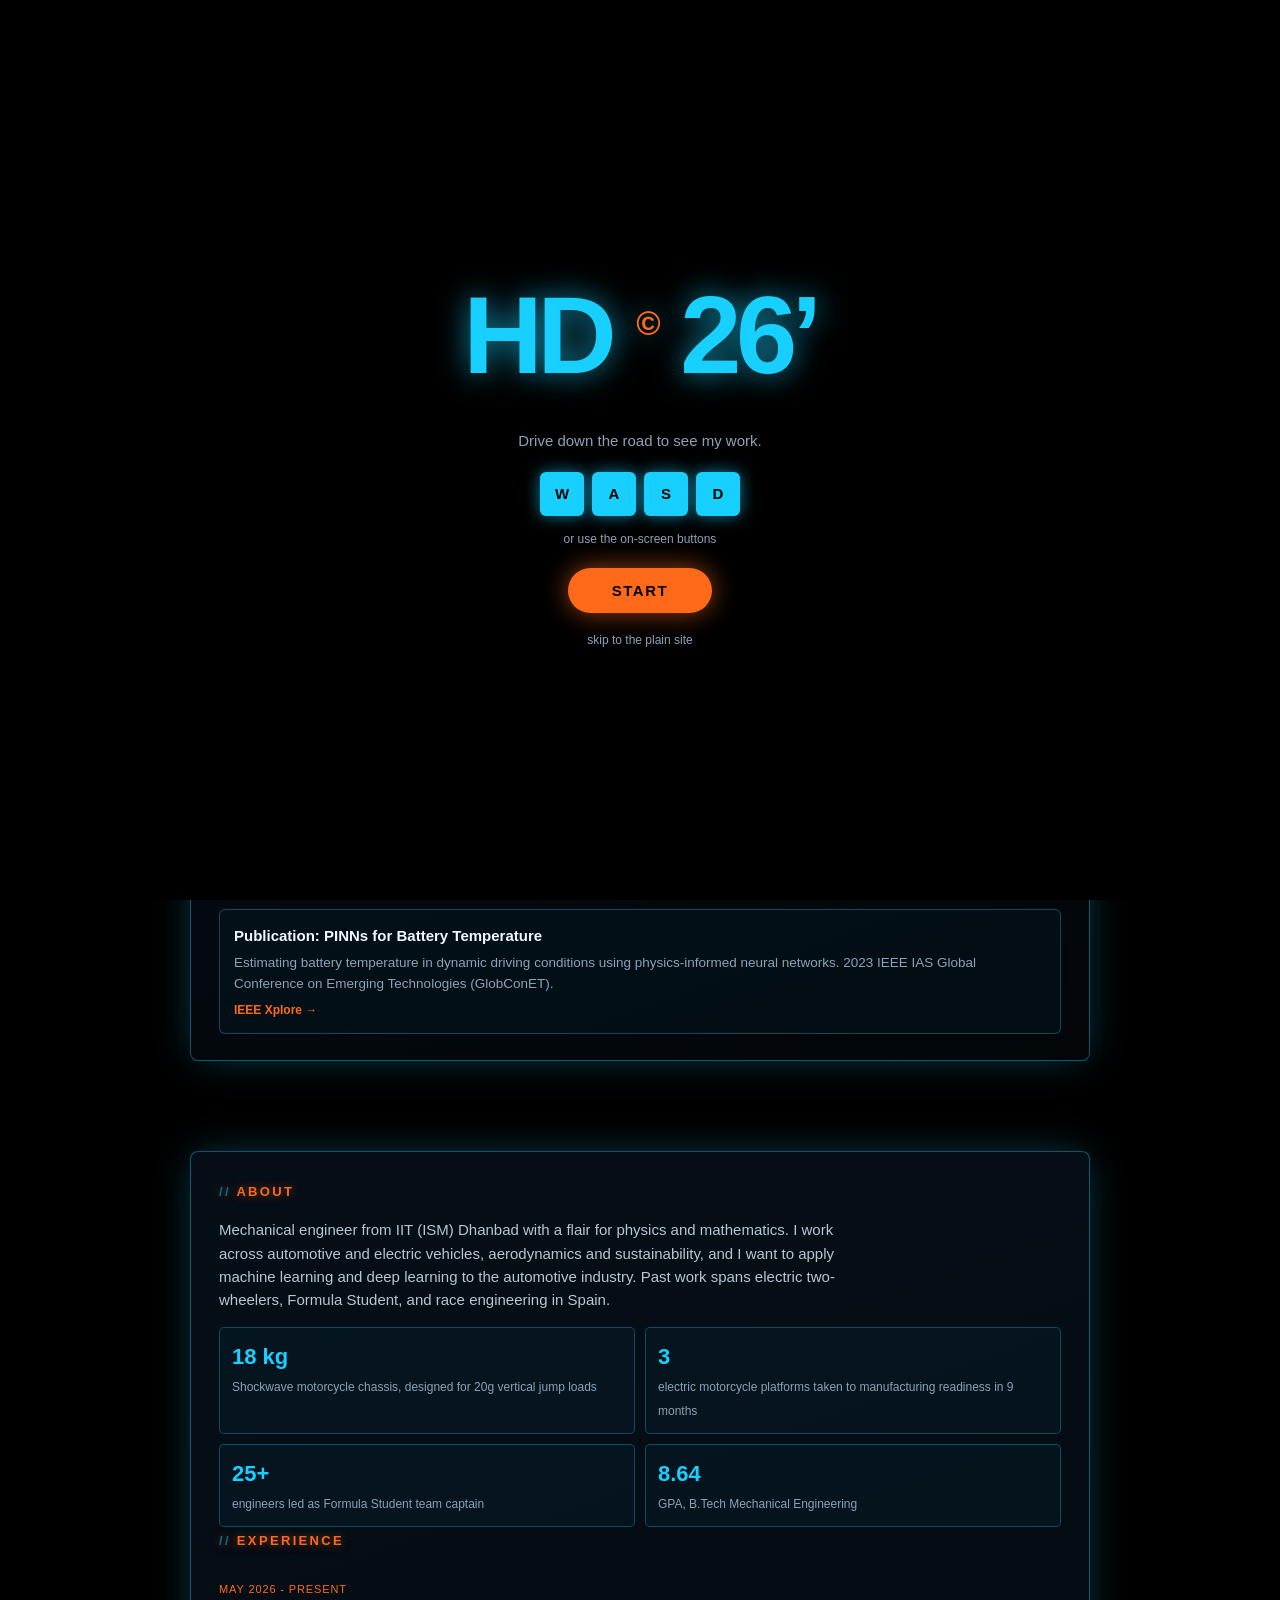
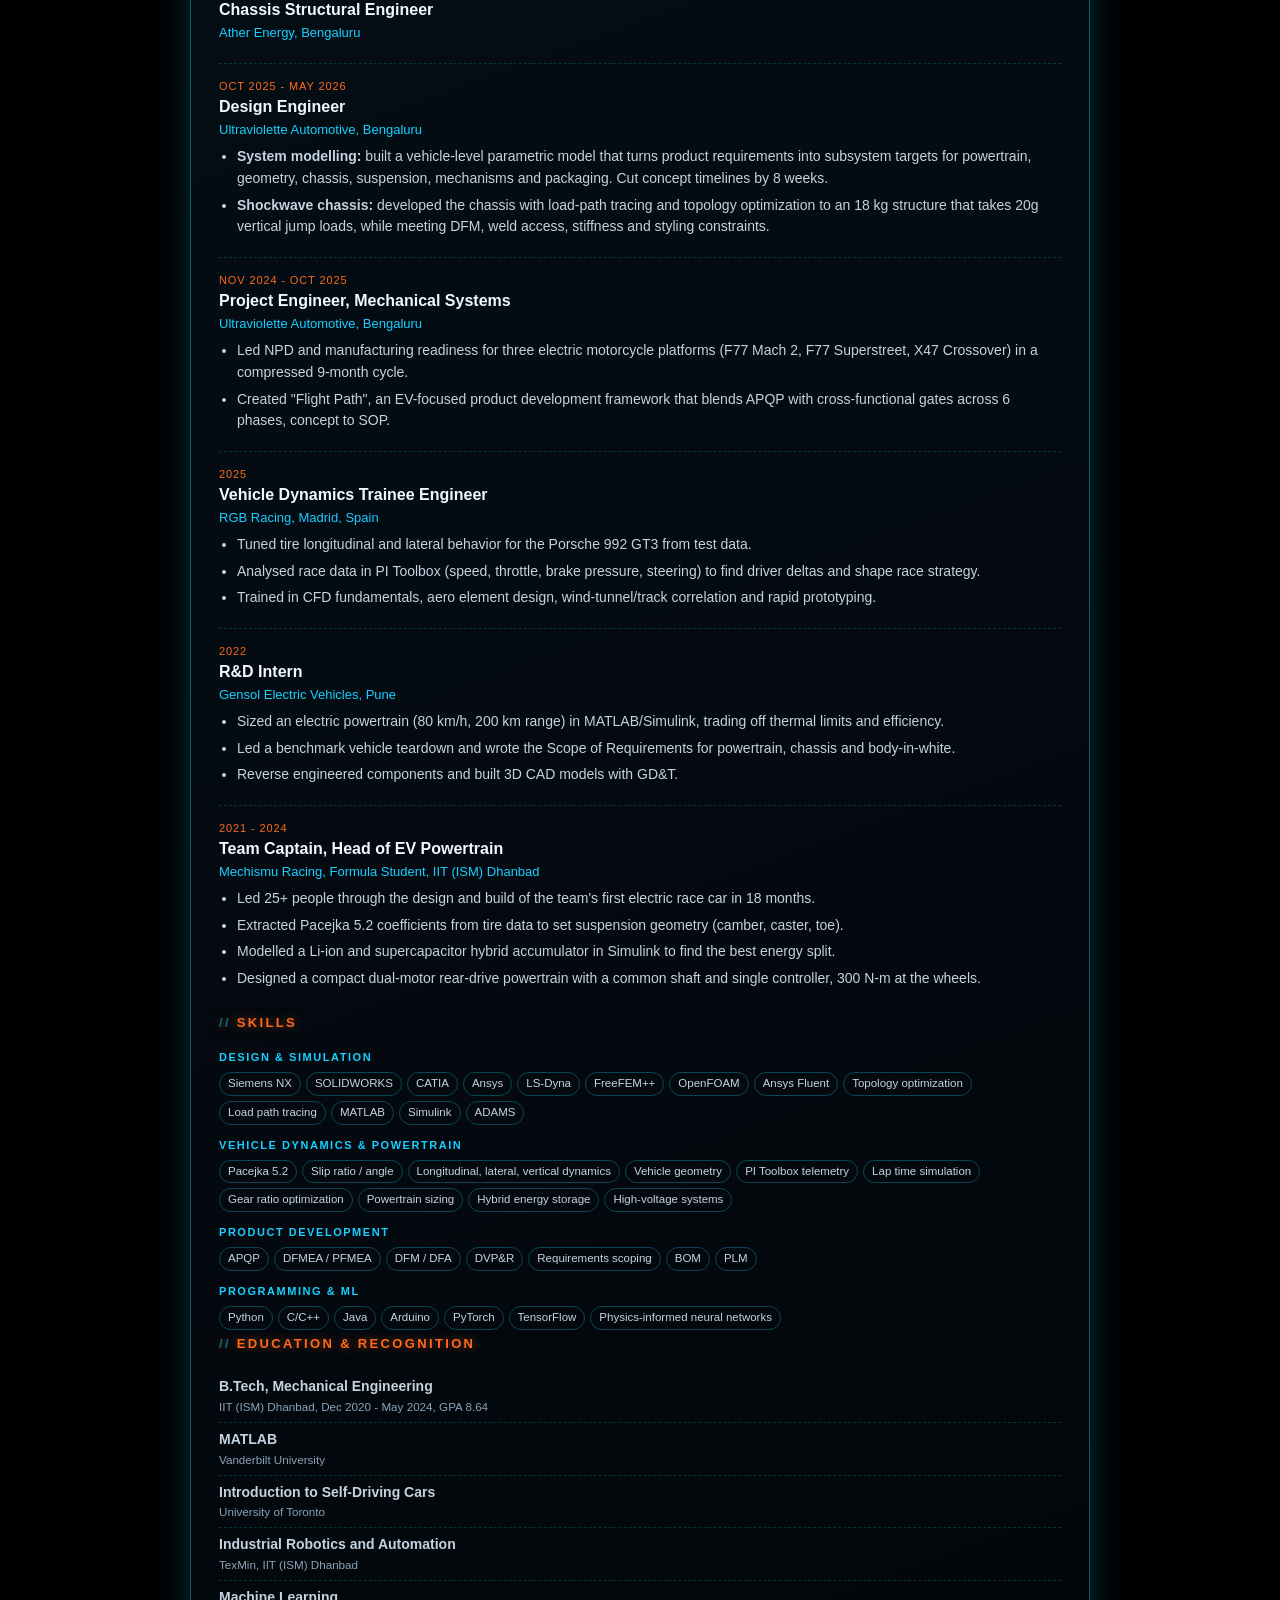
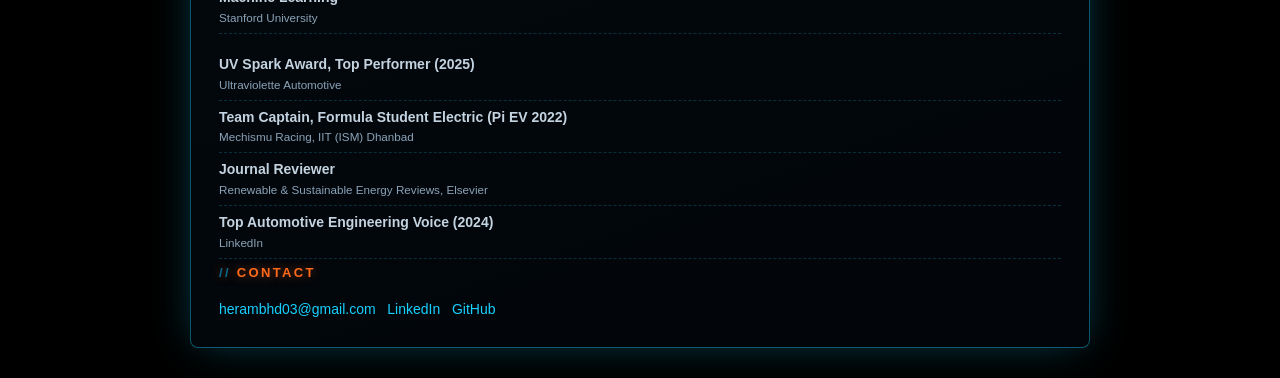
==== index.html @ a3c85bf4 "Add files via upload" ====
<!doctype html>
<html lang="en"><head><meta charset="utf-8"><meta name="viewport" content="width=device-width,initial-scale=1,viewport-fit=cover">
<title>Herambh Dakshinamoorthy | Automotive Design Engineer</title>
<meta name="description" content="Automotive engineer working on chassis structures, vehicle dynamics and powertrains. IIT (ISM) Dhanbad. Bengaluru.">
<link rel="stylesheet" href="style.css">
<script type="importmap">{"imports":{"three":"./vendor/three.module.min.js"}}</script></head>
<body class="nogl">
<canvas id="gl" aria-hidden="true"></canvas>
<div class="scan" aria-hidden="true"></div>
<header class="hud">
  <div class="brand"><h1>HD <sup>&copy;</sup> 26&rsquo;</h1>
  <p class="jp">HERAMBH DAKSHINAMOORTHY</p>
  <p>AUTOMOTIVE DESIGN ENGINEER<br>CHASSIS / VEHICLE DYNAMICS / POWERTRAINS<br>BENGALURU, IN</p>
  <div class="keys"><span class="k">W A S D</span><span>DRIVE</span><span class="k">SPACE</span><span>JUMP</span><span class="k">SHIFT</span><span>BOOST</span></div></div>
  <nav class="pills" aria-label="Sections"><button data-mode="explore" class="on">EXPLORE</button><button data-mode="works">WORKS</button><button data-mode="about">ABOUT</button></nav>
  <div class="now"><div class="ico">&#9679;</div><div><small>NOW AT</small><b>ATHER ENERGY</b><span>CHASSIS STRUCTURAL ENGINEER</span></div></div>
</header>
<div class="speed"><b id="spd">000</b><small>KM/H</small></div>
<div class="touch" aria-hidden="true"><button id="bl">&#9664;</button><button id="br">&#9654;</button><button id="bj">JUMP</button><button id="bb">BOOST</button></div>

<section class="panel" id="p-works" aria-label="Projects">
<button class="close" data-mode="explore" aria-label="Close">&times;</button>

<h2>Projects &amp; publication</h2>
<div class="cards">
<div class="card"><h3>Lap Time Simulator</h3><p>1-D point-mass simulator with a custom forward-backward optimization. Uses track geometry and FastF1 telemetry to study braking, acceleration, cornering and sensitivity to vehicle parameters.</p><a href="https://colab.research.google.com/drive/1G9wFES3a358soVSJm5xDHJUh2IjQGTF0?usp=sharing">open notebook &rarr;</a></div>
<div class="card"><h3>Ackermann Optimization from Tire Data</h3><p>Found the best operating Ackermann percentage for a Formula Student steering system using Tire Testing Consortium data in MATLAB. Lets the car take 4 m corners at 30 km/h.</p><a href="https://github.com/herambh03/Tire-Data-Ackermann-Optimization">view repo &rarr;</a></div>
<div class="card"><h3>Inter-IIT JLR Chiplet Challenge</h3><p>Chiplet-based centralized E/E architecture for connected vehicles, with a master control unit for modular scaling and neuromorphic compute chiplets for AI features.</p><a href="https://github.com/herambh03/JLR-CHIPLET-CHALLENGE/blob/main/JLR_PRESENTATION.pdf">view presentation &rarr;</a></div>
<div class="card"><h3>Self-Driving Vehicle Control</h3><p>Longitudinal and lateral controllers in Python using PID for trajectory tracking and speed control. Reached 100% waypoint coverage in simulation on CARLA.</p><a href="https://github.com/herambh03/Self-Driving-Car-on-CARLA">view repo &rarr;</a></div>
<div class="card"><h3>Publication: PINNs for Battery Temperature</h3><p>Estimating battery temperature in dynamic driving conditions using physics-informed neural networks. 2023 IEEE IAS Global Conference on Emerging Technologies (GlobConET).</p><a href="https://ieeexplore.ieee.org/document/10150156">IEEE Xplore &rarr;</a></div>
</div>

</section>
<section class="panel" id="p-about" aria-label="About">
<button class="close" data-mode="explore" aria-label="Close">&times;</button>
<div id="about">
<h2>About</h2>
<p style="max-width:44em;color:#b9c6d3">Mechanical engineer from IIT (ISM) Dhanbad with a flair for physics and mathematics. I work across automotive and electric vehicles, aerodynamics and sustainability, and I want to apply machine learning and deep learning to the automotive industry. Past work spans electric two-wheelers, Formula Student, and race engineering in Spain.</p>
<div class="stats">
<div class="stat"><b>18 kg</b><span>Shockwave motorcycle chassis, designed for 20g vertical jump loads</span></div>
<div class="stat"><b>3</b><span>electric motorcycle platforms taken to manufacturing readiness in 9 months</span></div>
<div class="stat"><b>25+</b><span>engineers led as Formula Student team captain</span></div>
<div class="stat"><b>8.64</b><span>GPA, B.Tech Mechanical Engineering</span></div>
</div>
</div><div id="experience">
<h2>Experience</h2>
<div class="job"><div class="when">May 2026 - Present</div><div><h3>Chassis Structural Engineer</h3><div class="co">Ather Energy, Bengaluru</div></div></div>
<div class="job"><div class="when">Oct 2025 - May 2026</div><div><h3>Design Engineer</h3><div class="co">Ultraviolette Automotive, Bengaluru</div><ul>
<li><b>System modelling:</b> built a vehicle-level parametric model that turns product requirements into subsystem targets for powertrain, geometry, chassis, suspension, mechanisms and packaging. Cut concept timelines by 8 weeks.</li>
<li><b>Shockwave chassis:</b> developed the chassis with load-path tracing and topology optimization to an 18 kg structure that takes 20g vertical jump loads, while meeting DFM, weld access, stiffness and styling constraints.</li></ul></div></div>
<div class="job"><div class="when">Nov 2024 - Oct 2025</div><div><h3>Project Engineer, Mechanical Systems</h3><div class="co">Ultraviolette Automotive, Bengaluru</div><ul>
<li>Led NPD and manufacturing readiness for three electric motorcycle platforms (F77 Mach 2, F77 Superstreet, X47 Crossover) in a compressed 9-month cycle.</li>
<li>Created "Flight Path", an EV-focused product development framework that blends APQP with cross-functional gates across 6 phases, concept to SOP.</li></ul></div></div>
<div class="job"><div class="when">2025</div><div><h3>Vehicle Dynamics Trainee Engineer</h3><div class="co">RGB Racing, Madrid, Spain</div><ul>
<li>Tuned tire longitudinal and lateral behavior for the Porsche 992 GT3 from test data.</li>
<li>Analysed race data in PI Toolbox (speed, throttle, brake pressure, steering) to find driver deltas and shape race strategy.</li>
<li>Trained in CFD fundamentals, aero element design, wind-tunnel/track correlation and rapid prototyping.</li></ul></div></div>
<div class="job"><div class="when">2022</div><div><h3>R&amp;D Intern</h3><div class="co">Gensol Electric Vehicles, Pune</div><ul>
<li>Sized an electric powertrain (80 km/h, 200 km range) in MATLAB/Simulink, trading off thermal limits and efficiency.</li>
<li>Led a benchmark vehicle teardown and wrote the Scope of Requirements for powertrain, chassis and body-in-white.</li>
<li>Reverse engineered components and built 3D CAD models with GD&amp;T.</li></ul></div></div>
<div class="job"><div class="when">2021 - 2024</div><div><h3>Team Captain, Head of EV Powertrain</h3><div class="co">Mechismu Racing, Formula Student, IIT (ISM) Dhanbad</div><ul>
<li>Led 25+ people through the design and build of the team's first electric race car in 18 months.</li>
<li>Extracted Pacejka 5.2 coefficients from tire data to set suspension geometry (camber, caster, toe).</li>
<li>Modelled a Li-ion and supercapacitor hybrid accumulator in Simulink to find the best energy split.</li>
<li>Designed a compact dual-motor rear-drive powertrain with a common shaft and single controller, 300 N-m at the wheels.</li></ul></div></div>
</div><div id="skills">
<h2>Skills</h2>
<div class="skills">
<div class="sk"><h3>DESIGN &amp; SIMULATION</h3><div class="chips"><span>Siemens NX</span><span>SOLIDWORKS</span><span>CATIA</span><span>Ansys</span><span>LS-Dyna</span><span>FreeFEM++</span><span>OpenFOAM</span><span>Ansys Fluent</span><span>Topology optimization</span><span>Load path tracing</span><span>MATLAB</span><span>Simulink</span><span>ADAMS</span></div></div>
<div class="sk"><h3>VEHICLE DYNAMICS &amp; POWERTRAIN</h3><div class="chips"><span>Pacejka 5.2</span><span>Slip ratio / angle</span><span>Longitudinal, lateral, vertical dynamics</span><span>Vehicle geometry</span><span>PI Toolbox telemetry</span><span>Lap time simulation</span><span>Gear ratio optimization</span><span>Powertrain sizing</span><span>Hybrid energy storage</span><span>High-voltage systems</span></div></div>
<div class="sk"><h3>PRODUCT DEVELOPMENT</h3><div class="chips"><span>APQP</span><span>DFMEA / PFMEA</span><span>DFM / DFA</span><span>DVP&amp;R</span><span>Requirements scoping</span><span>BOM</span><span>PLM</span></div></div>
<div class="sk"><h3>PROGRAMMING &amp; ML</h3><div class="chips"><span>Python</span><span>C/C++</span><span>Java</span><span>Arduino</span><span>PyTorch</span><span>TensorFlow</span><span>Physics-informed neural networks</span></div></div>
</div>
</div><div id="education">
<h2>Education &amp; recognition</h2>
<div class="two">
<ul><li><b>B.Tech, Mechanical Engineering</b><small>IIT (ISM) Dhanbad, Dec 2020 - May 2024, GPA 8.64</small></li>
<li><b>MATLAB</b><small>Vanderbilt University</small></li><li><b>Introduction to Self-Driving Cars</b><small>University of Toronto</small></li><li><b>Industrial Robotics and Automation</b><small>TexMin, IIT (ISM) Dhanbad</small></li><li><b>Machine Learning</b><small>Stanford University</small></li></ul>
<ul><li><b>UV Spark Award, Top Performer (2025)</b><small>Ultraviolette Automotive</small></li>
<li><b>Team Captain, Formula Student Electric (Pi EV 2022)</b><small>Mechismu Racing, IIT (ISM) Dhanbad</small></li>
<li><b>Journal Reviewer</b><small>Renewable &amp; Sustainable Energy Reviews, Elsevier</small></li>
<li><b>Top Automotive Engineering Voice (2024)</b><small>LinkedIn</small></li></ul>
</div>
</div>
<div id="contact"><h2>Contact</h2><p class="ct"><a href="mailto:herambhd03@gmail.com">herambhd03@gmail.com</a> &nbsp; <a href="https://www.linkedin.com/in/herambhd/">LinkedIn</a> &nbsp; <a href="https://github.com/herambh03">GitHub</a></p></div>
</section>

<div id="intro"><div class="box"><h1>HD <sup>&copy;</sup> 26&rsquo;</h1><p>Drive down the road to see my work.</p>
<div class="kc"><i>W</i><i>A</i><i>S</i><i>D</i></div><p class="sm">or use the on-screen buttons</p><button id="go">START</button><a href="#" id="skip">skip to the plain site</a></div></div>
<script type="module" src="main.js"></script>
</body></html>
---- style.css ----
:root{--blue:#18d0ff;--or:#ff6a1a;--tx:#f2f8ff;--mut:#8aa3b8;--sans:"Helvetica Neue",Helvetica,Arial,system-ui,sans-serif}
*{box-sizing:border-box;margin:0;padding:0}
html,body{height:100%;background:#000;color:var(--tx);font:15px/1.55 var(--sans);overflow:hidden}
#gl{position:fixed;inset:0;width:100%;height:100%;display:block}
.scan{position:fixed;inset:0;pointer-events:none;z-index:2;background:repeating-linear-gradient(0deg,rgba(0,0,0,.22) 0 1px,transparent 1px 3px);mix-blend-mode:multiply}
a{color:var(--blue);text-decoration:none}a:hover{color:var(--or)}
.hud{position:fixed;inset:0;z-index:3;pointer-events:none;padding:28px 34px;text-transform:uppercase;font-weight:700;letter-spacing:.02em}
.hud>*{pointer-events:auto}
.brand{text-shadow:0 0 6px #000,0 0 14px #000}.brand h1{font-size:clamp(34px,4.6vw,56px);font-weight:900;line-height:1;letter-spacing:-.04em;color:var(--blue);text-shadow:0 0 18px rgba(24,208,255,.6)}
.brand h1 sup{font-size:.34em;vertical-align:top;position:relative;top:.2em;color:var(--or)}
.brand p{font-size:11px;line-height:1.45;color:var(--blue);margin-top:6px;opacity:.9}
.brand .jp{color:var(--or);font-size:11px;letter-spacing:.2em;margin-top:10px}
.keys{display:grid;grid-template-columns:auto auto;gap:6px 10px;margin-top:20px;width:max-content;font-size:10px;color:var(--mut);align-items:center}
.k{background:var(--blue);color:#000;padding:2px 8px;border-radius:3px;font-weight:800;letter-spacing:.08em}
.pills{position:absolute;top:26px;left:50%;transform:translateX(-50%);display:flex;gap:6px;background:rgba(0,10,20,.55);border:1px solid rgba(24,208,255,.3);border-radius:30px;padding:4px;backdrop-filter:blur(6px)}
.pills button{font:800 13px var(--sans);letter-spacing:.06em;color:var(--blue);background:none;border:0;padding:10px 22px;border-radius:24px;cursor:pointer}
.pills button.on{background:var(--blue);color:#000;box-shadow:0 0 18px rgba(24,208,255,.7)}
.pills button:not(.on):hover{color:var(--or)}
.now{position:absolute;top:26px;right:34px;display:flex;gap:12px;align-items:center;border:1px solid rgba(255,106,26,.5);background:rgba(20,6,0,.5);padding:10px 14px;border-radius:6px;backdrop-filter:blur(6px)}
.now .ico{width:38px;height:38px;border-radius:5px;background:var(--or);color:#000;display:grid;place-items:center;box-shadow:0 0 16px rgba(255,106,26,.7)}
.now small{display:block;font-size:9px;letter-spacing:.2em;color:var(--or)}.now b{display:block;font-size:14px;color:var(--tx)}.now span{font-size:9.5px;color:var(--mut)}
.speed{position:fixed;right:34px;bottom:26px;z-index:3;text-align:right;color:var(--blue);font-weight:900}
.speed b{font-size:56px;line-height:1;text-shadow:0 0 18px rgba(24,208,255,.7);font-variant-numeric:tabular-nums}.speed small{display:block;font-size:10px;letter-spacing:.3em;color:var(--or)}
.touch{display:none}
.panel{position:fixed;z-index:4;top:122px;right:34px;bottom:34px;width:min(520px,44vw);overflow:auto;padding:26px 28px;background:linear-gradient(160deg,rgba(6,16,26,.88),rgba(2,6,10,.92));border:1px solid rgba(24,208,255,.4);border-radius:8px;box-shadow:0 0 40px -8px rgba(24,208,255,.35),0 30px 60px -20px #000;backdrop-filter:blur(10px);transform:translateX(30px) perspective(900px) rotateY(-8deg);opacity:0;pointer-events:none;transition:.5s cubic-bezier(.2,.8,.2,1);scrollbar-width:thin;scrollbar-color:var(--blue) transparent}
body[data-mode=works] #p-works,body[data-mode=about] #p-about{transform:none;opacity:1;pointer-events:auto}
.close{position:sticky;top:0;float:right;background:none;border:1px solid var(--or);color:var(--or);width:30px;height:30px;border-radius:50%;font-size:18px;cursor:pointer;z-index:2}
.panel h2{font-size:13px;letter-spacing:.18em;color:var(--or);text-transform:uppercase;margin:26px 0 16px;text-shadow:0 0 10px rgba(255,106,26,.5)}.panel h2:first-of-type{margin-top:4px}
.panel h2:before{content:"// ";color:#0a6c8f}
.panel p,.panel li{color:#c4d3e0}
.stats{display:grid;grid-template-columns:1fr 1fr;gap:10px;margin-top:16px}
.stat{border:1px solid rgba(24,208,255,.3);padding:12px;border-radius:5px;background:rgba(24,208,255,.04)}.stat b{display:block;font-size:22px;color:var(--blue)}.stat span{font-size:12px;color:var(--mut)}
.job{padding:14px 0;border-bottom:1px dashed rgba(24,208,255,.2)}.job:last-child{border:0}
.when{font-size:11px;color:var(--or);letter-spacing:.08em;text-transform:uppercase}.job h3{font-size:16px}.co{color:var(--blue);font-size:13px;margin-bottom:6px}
.job ul{padding-left:18px;font-size:14px}.job li{margin:5px 0}
.cards{display:grid;gap:12px}.card{border:1px solid rgba(24,208,255,.3);border-radius:6px;padding:14px;background:rgba(24,208,255,.04);display:flex;flex-direction:column;gap:6px}
.card:hover{border-color:var(--or)}.card h3{font-size:15px}.card p{font-size:13.5px;color:var(--mut)}.card a{font-size:12px;font-weight:700;color:var(--or)}
.skills{display:grid;gap:12px}.sk h3{font-size:11px;letter-spacing:.14em;color:var(--blue);margin-bottom:6px}
.chips{display:flex;flex-wrap:wrap;gap:5px}.chips span{font-size:11.5px;padding:2px 8px;border:1px solid rgba(24,208,255,.3);border-radius:20px;color:#c4d3e0}
.two{display:grid;gap:14px}.two ul{list-style:none}.two li{padding:6px 0;border-bottom:1px dashed rgba(24,208,255,.2);font-size:14px}.two small{display:block;color:var(--mut)}
.ct{font-size:14px}
#intro{position:fixed;inset:0;z-index:10;background:#000;display:grid;place-items:center;text-align:center;transition:opacity .6s}
#intro.off{opacity:0;pointer-events:none}
#intro .box{padding:24px}#intro h1{font-size:clamp(52px,12vw,110px);font-weight:900;letter-spacing:-.05em;color:var(--blue);text-shadow:0 0 30px rgba(24,208,255,.7)}#intro sup{font-size:.3em;color:var(--or)}
#intro p{color:var(--mut);margin:8px 0 20px}.kc{display:flex;gap:8px;justify-content:center}.kc i{font-style:normal;font-weight:900;background:var(--blue);color:#000;width:44px;height:44px;display:grid;place-items:center;border-radius:6px;box-shadow:0 0 16px rgba(24,208,255,.6)}
#intro .sm{font-size:12px;margin-top:14px}
#go{font:800 15px var(--sans);letter-spacing:.1em;background:var(--or);color:#000;border:0;border-radius:30px;padding:14px 44px;cursor:pointer;box-shadow:0 0 26px rgba(255,106,26,.6)}
#skip{display:block;margin-top:18px;font-size:12px;color:var(--mut)}
/* fallback / plain mode */
body.nogl{overflow:auto;height:auto}
body.nogl .panel{position:static;width:auto;max-width:900px;margin:90px auto 30px;opacity:1;transform:none;pointer-events:auto;overflow:visible}
body.nogl #p-works{margin-top:30px}
body.nogl .hud{position:static;padding:28px 24px 0}body.nogl .pills,body.nogl .keys,body.nogl .speed,body.nogl .touch,body.nogl .close{display:none}
body.nogl .now{position:static;margin-top:16px;width:max-content}
body.nogl #gl,body.nogl .scan{display:none}
@media(max-width:800px){
 .hud{padding:14px 16px}.brand p,.keys{display:none}.brand{text-shadow:0 0 6px #000,0 0 14px #000}.brand h1{font-size:34px}.brand .jp{display:block;font-size:9px;margin-top:4px}
 .pills{top:auto;bottom:18px;left:50%}.pills button{padding:9px 14px;font-size:11px}
 .now{top:14px;right:14px;padding:6px 10px}.now .ico{width:26px;height:26px}.now b{font-size:11px}.now span{display:none}
 .speed{right:16px;bottom:150px}.speed b{font-size:34px}
 .panel{top:auto;left:10px;right:10px;bottom:70px;width:auto;height:66vh}
 .touch{display:flex;position:fixed;z-index:3;left:12px;right:12px;bottom:76px;justify-content:space-between;pointer-events:none}
 .touch button{pointer-events:auto;font:800 12px var(--sans);width:58px;height:58px;border-radius:50%;background:rgba(24,208,255,.14);border:1px solid var(--blue);color:var(--blue);touch-action:none;user-select:none;-webkit-user-select:none}
 .touch #bj,.touch #bb{border-color:var(--or);color:var(--or);background:rgba(255,106,26,.12)}
 body[data-mode=works] .touch,body[data-mode=about] .touch{display:none}
}
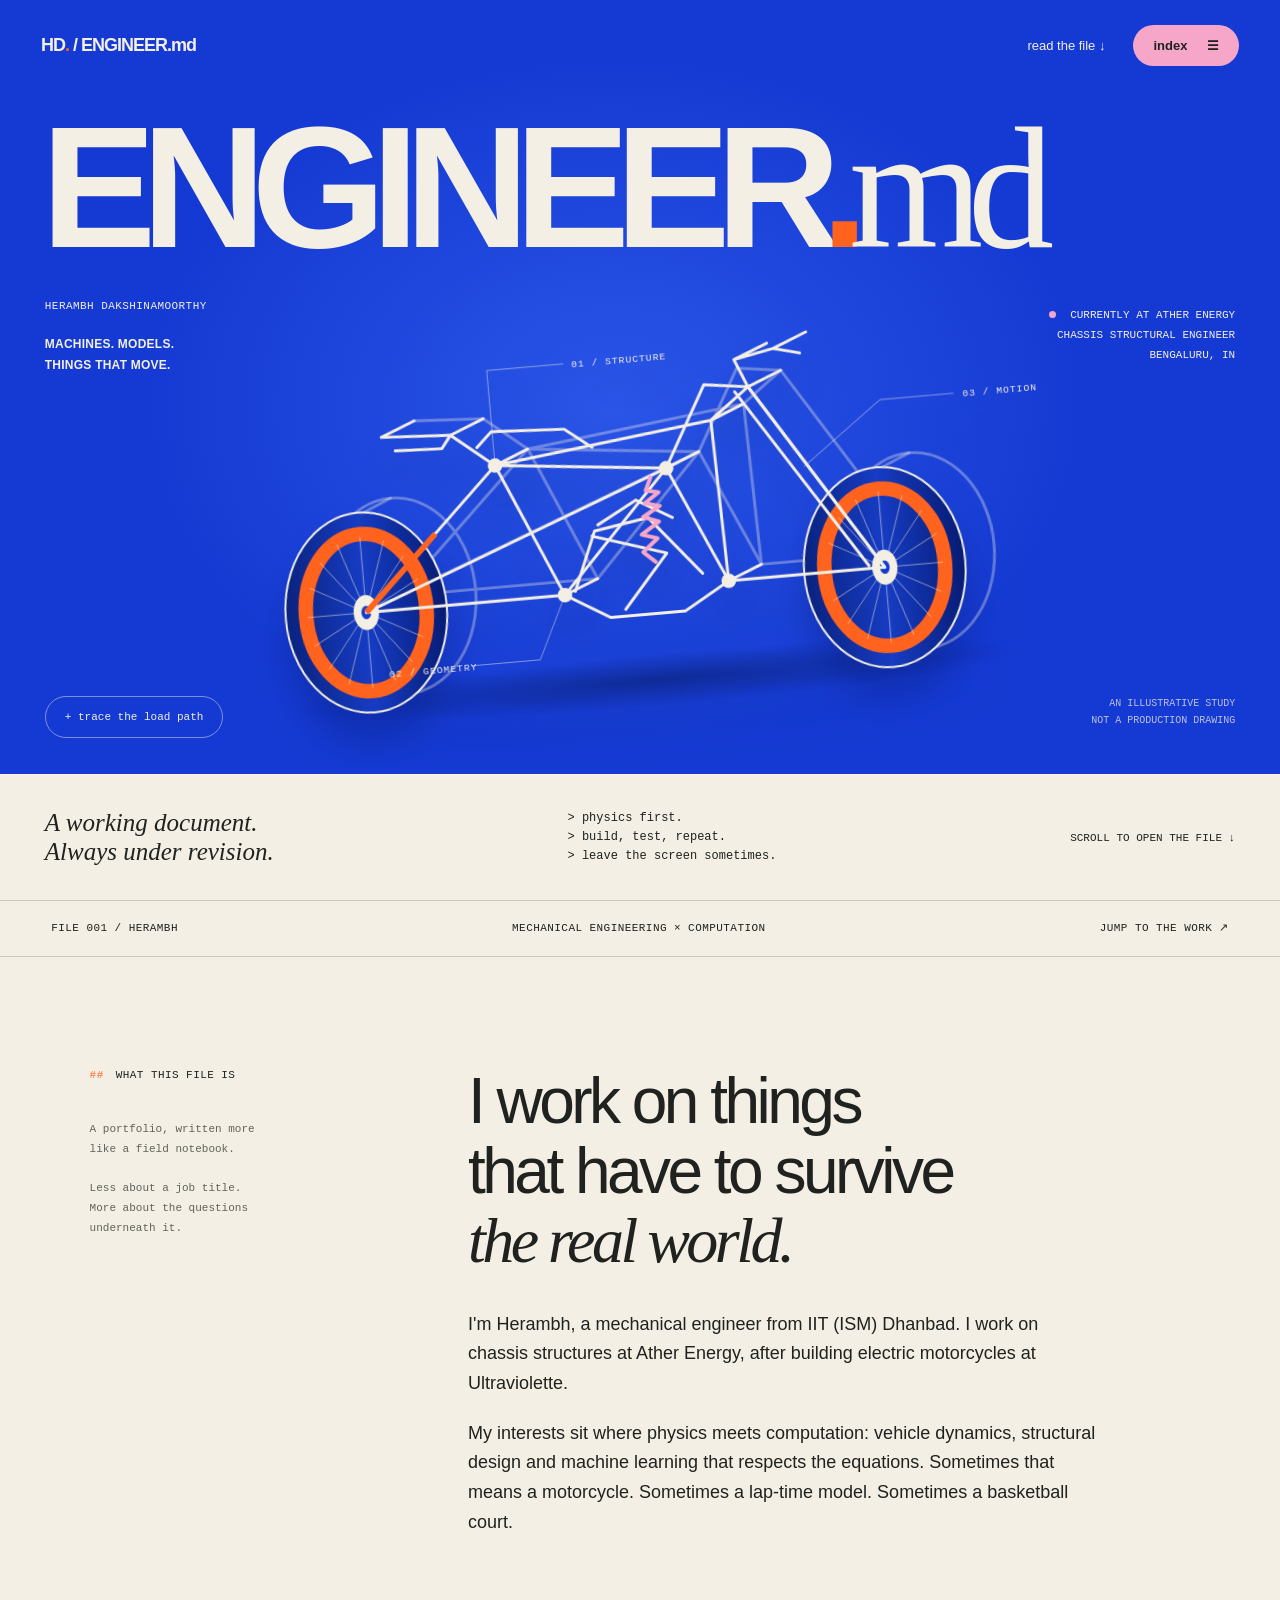
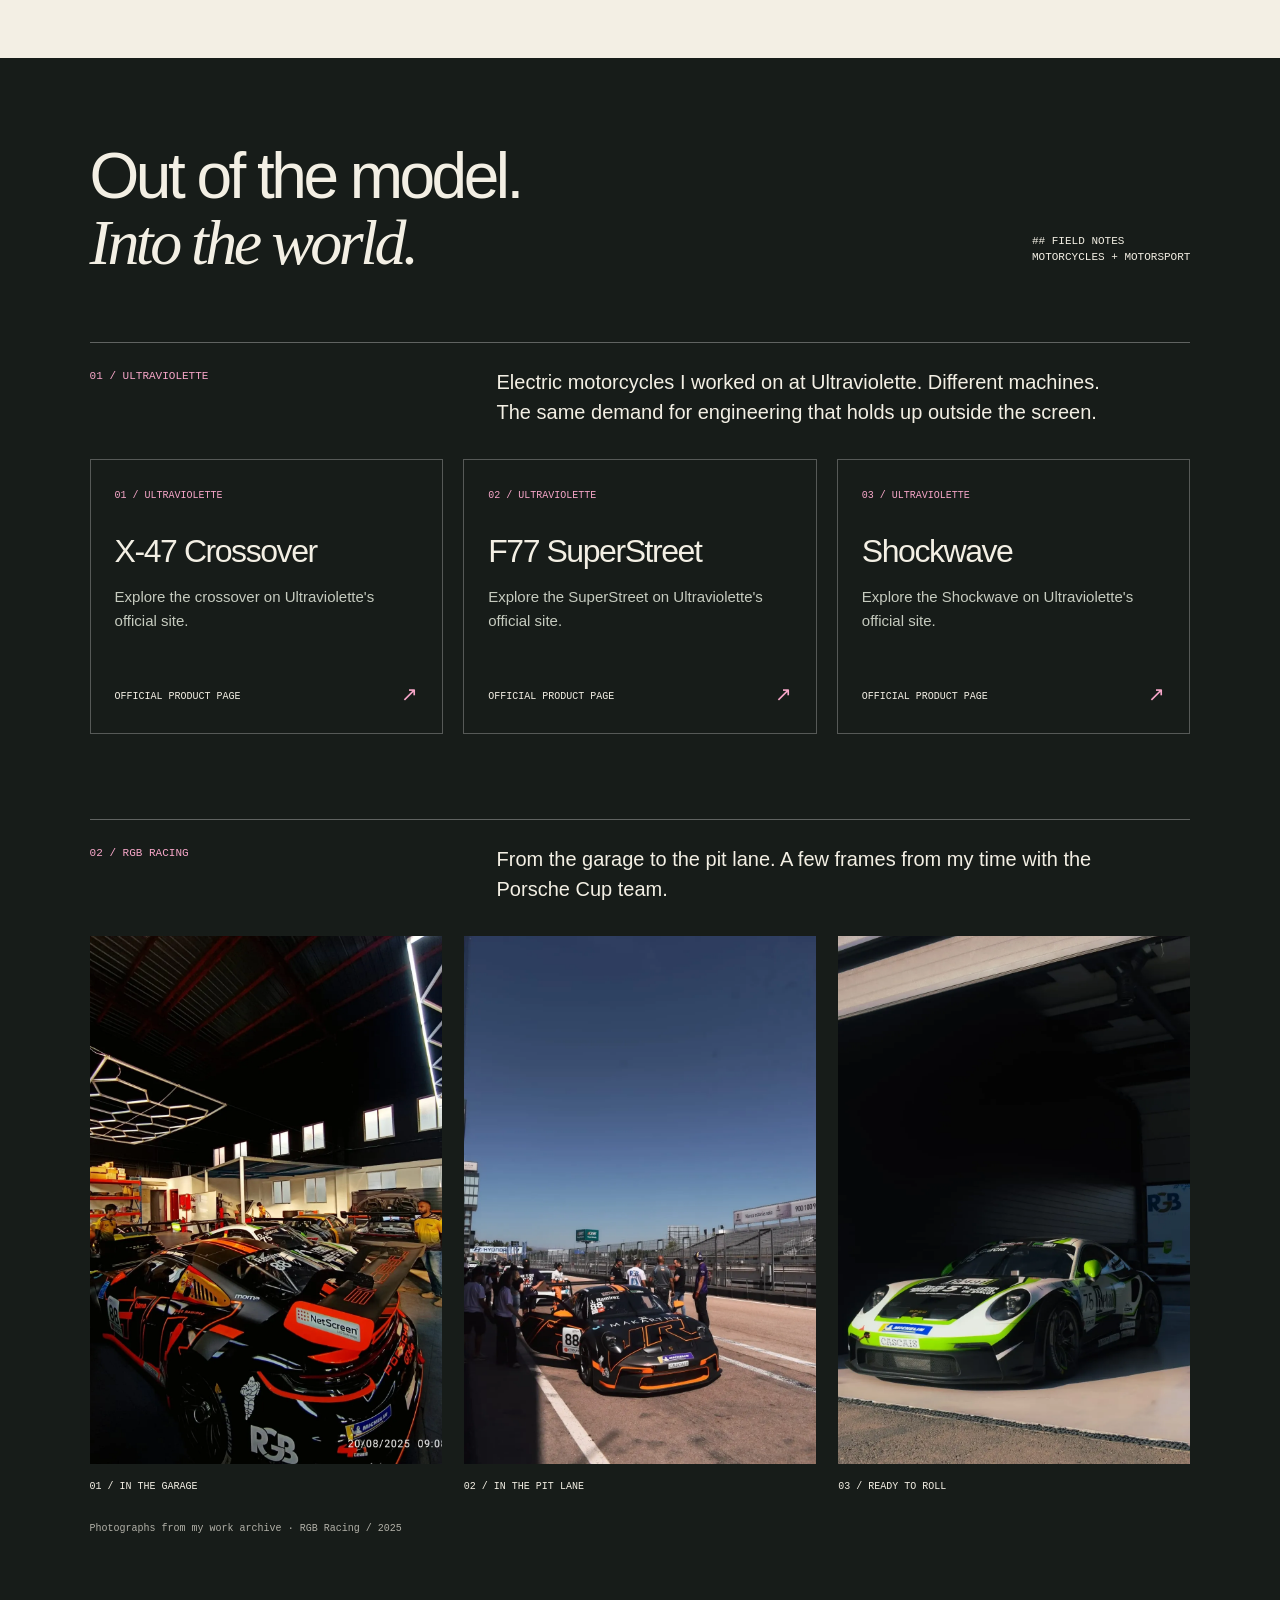
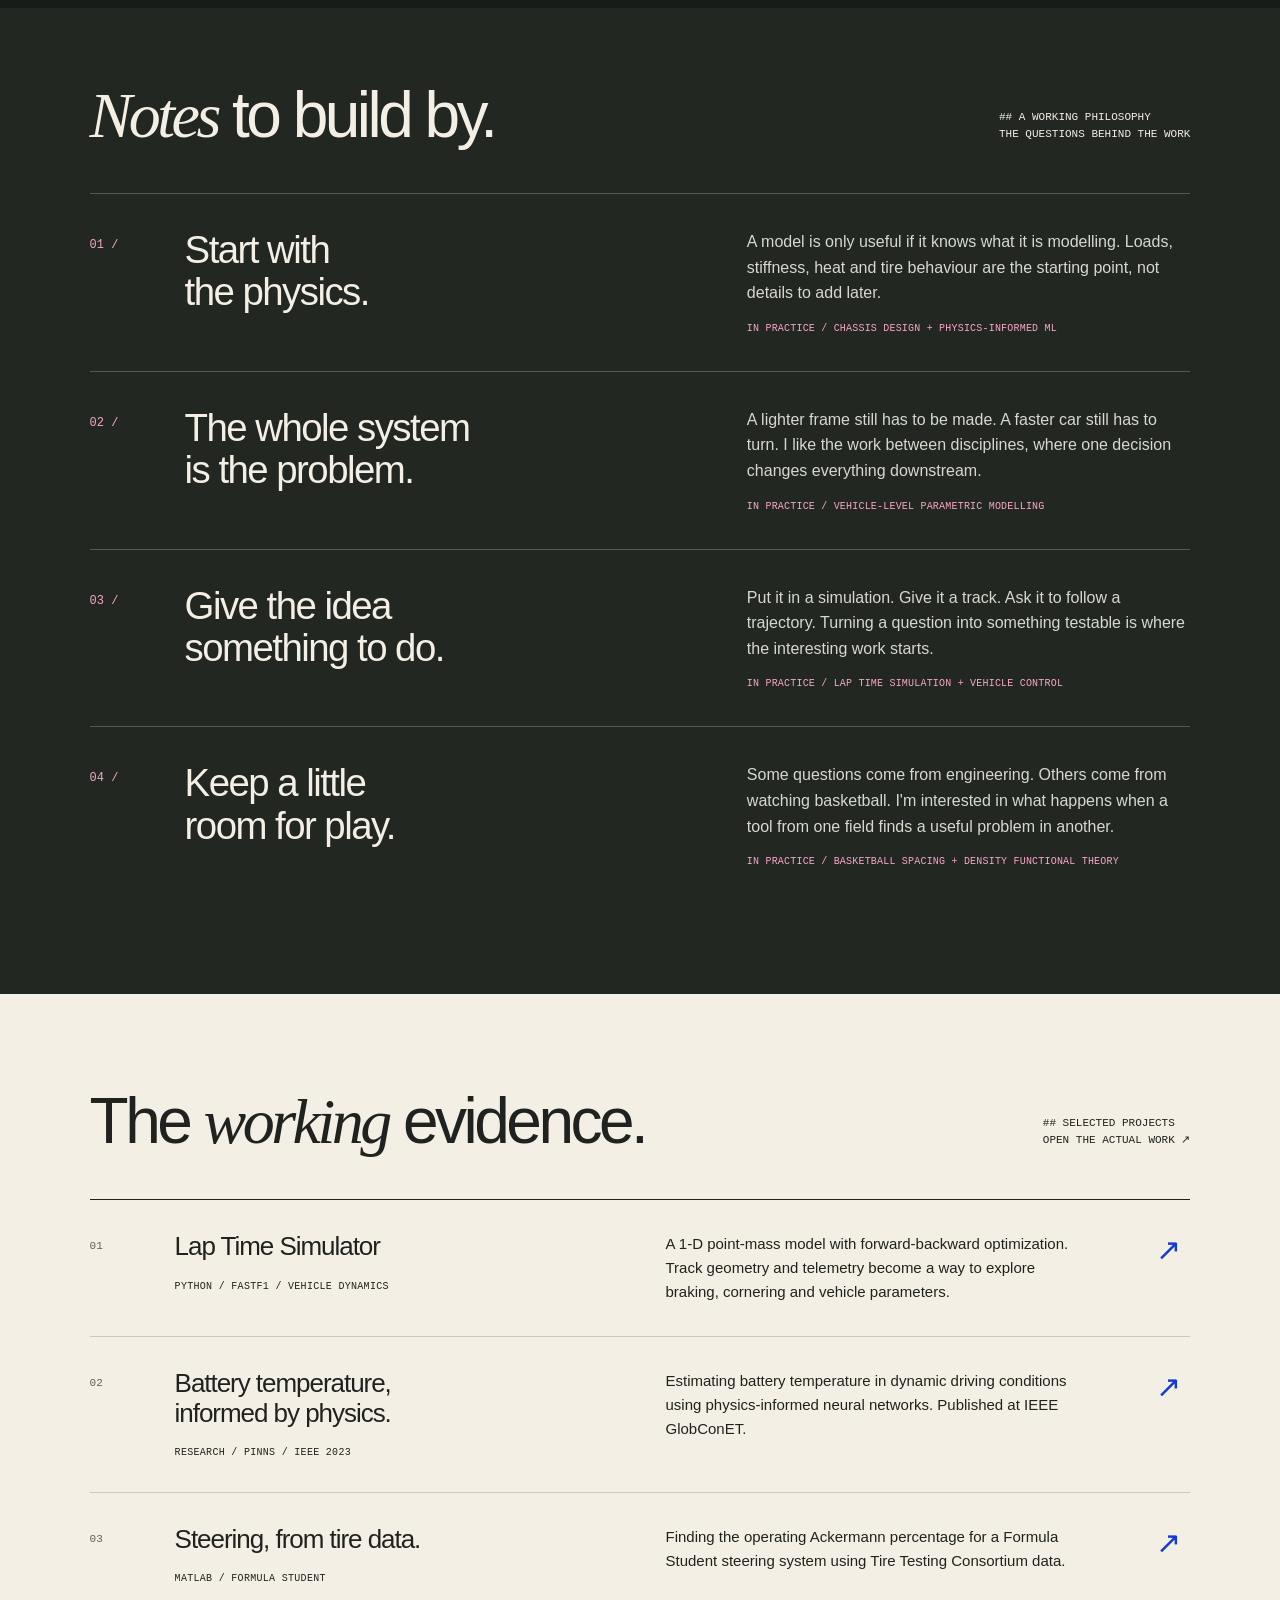
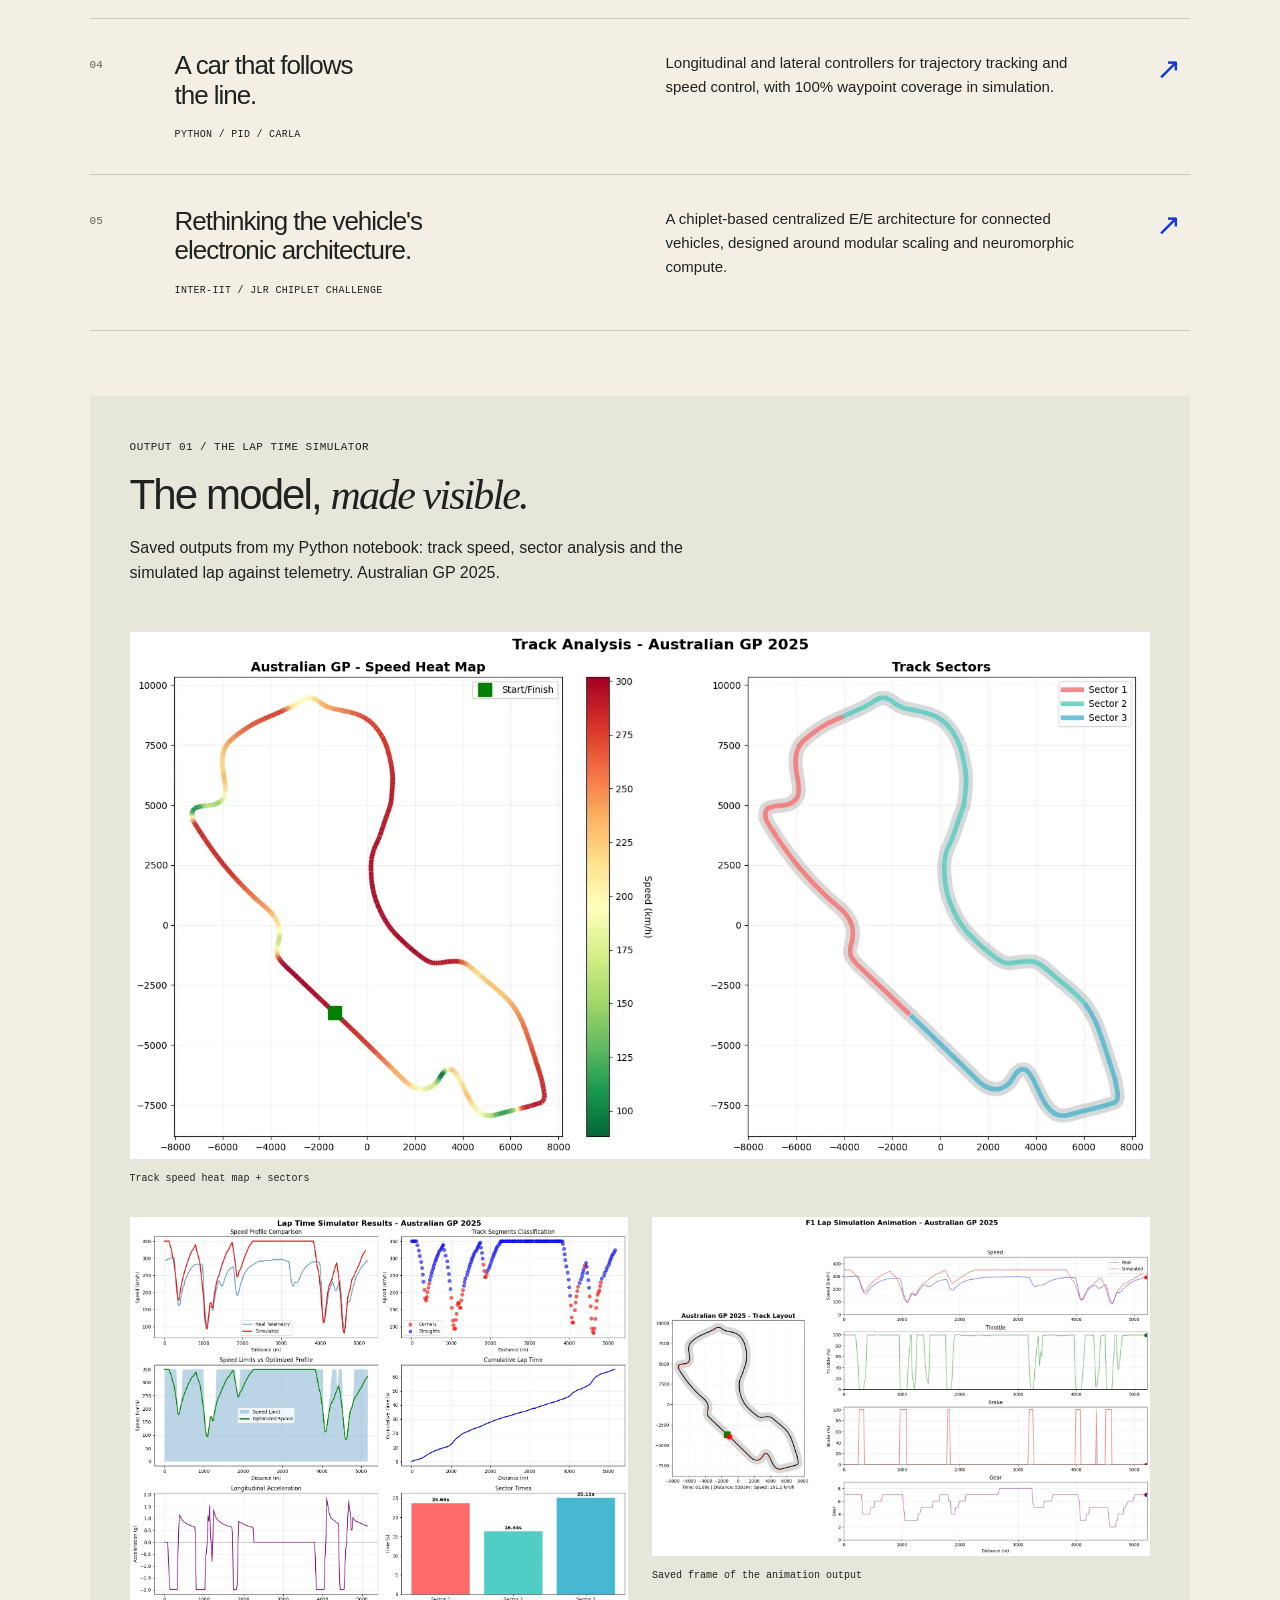
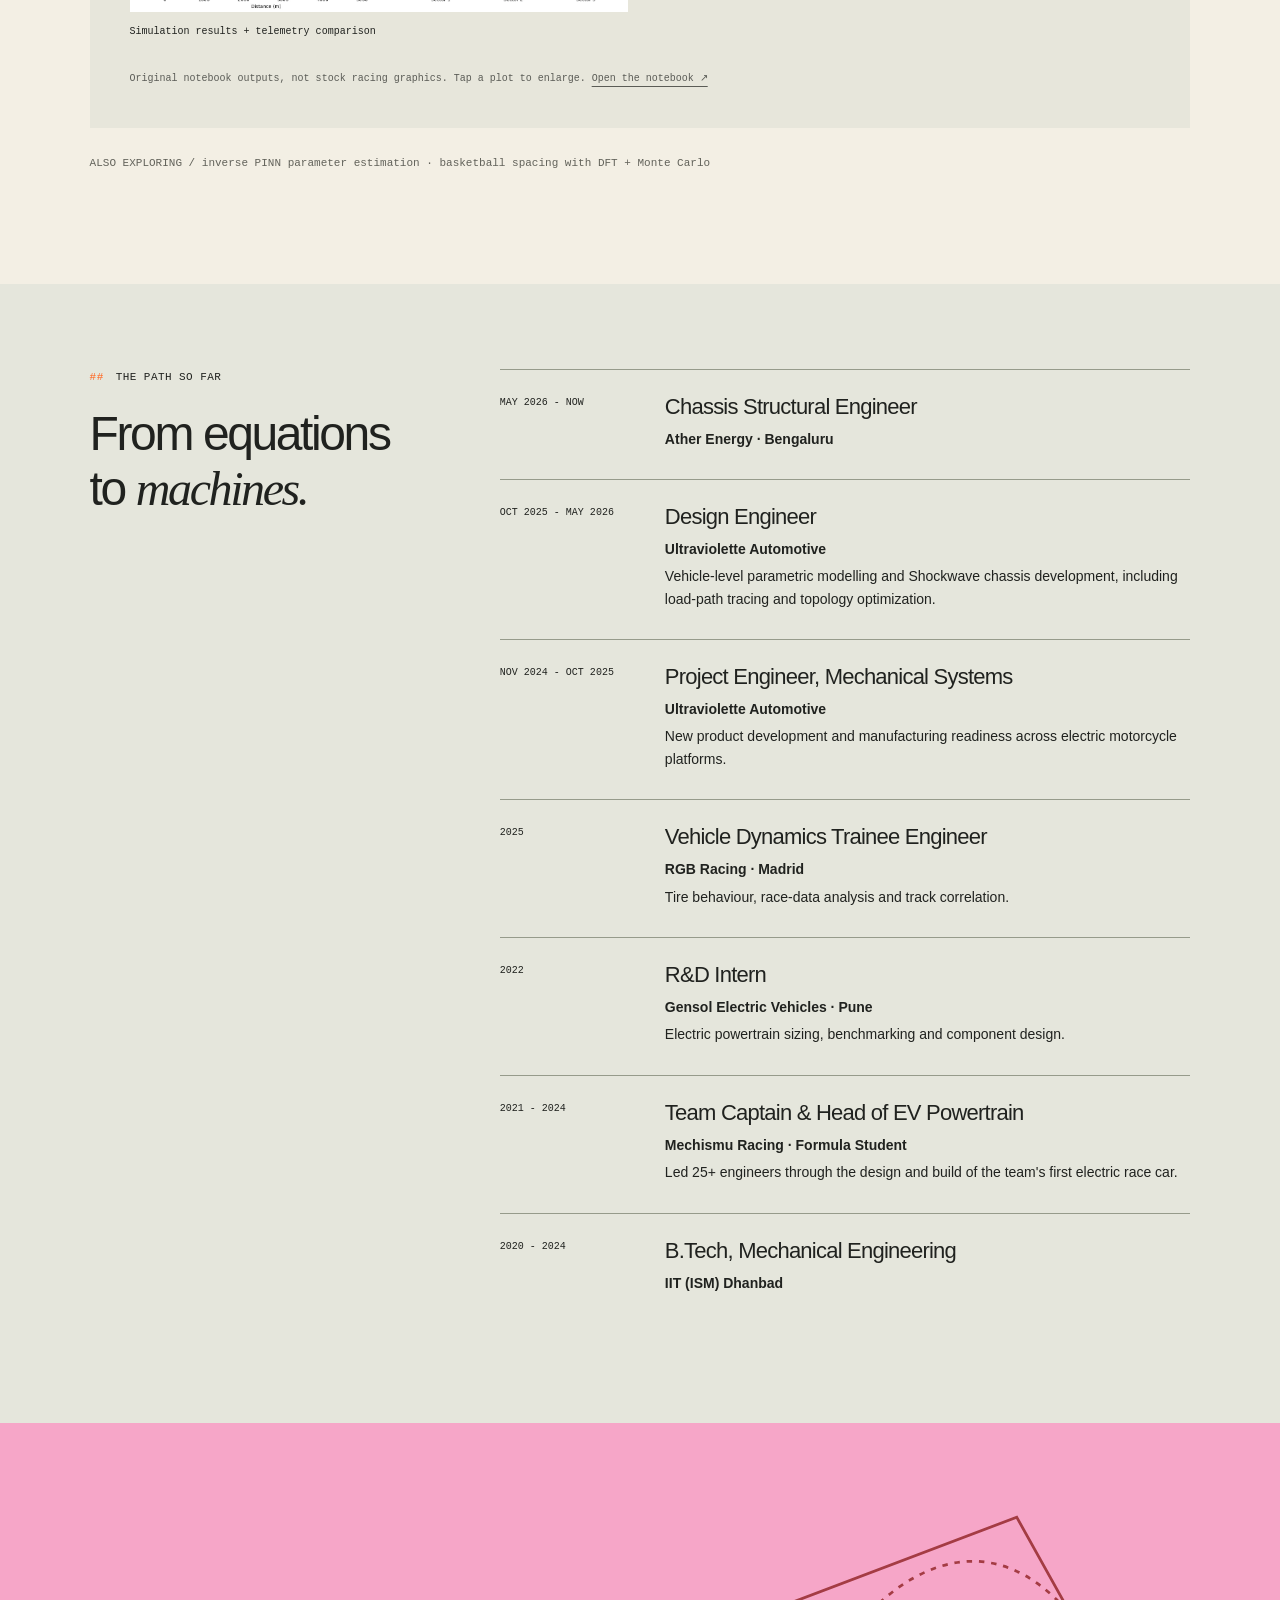
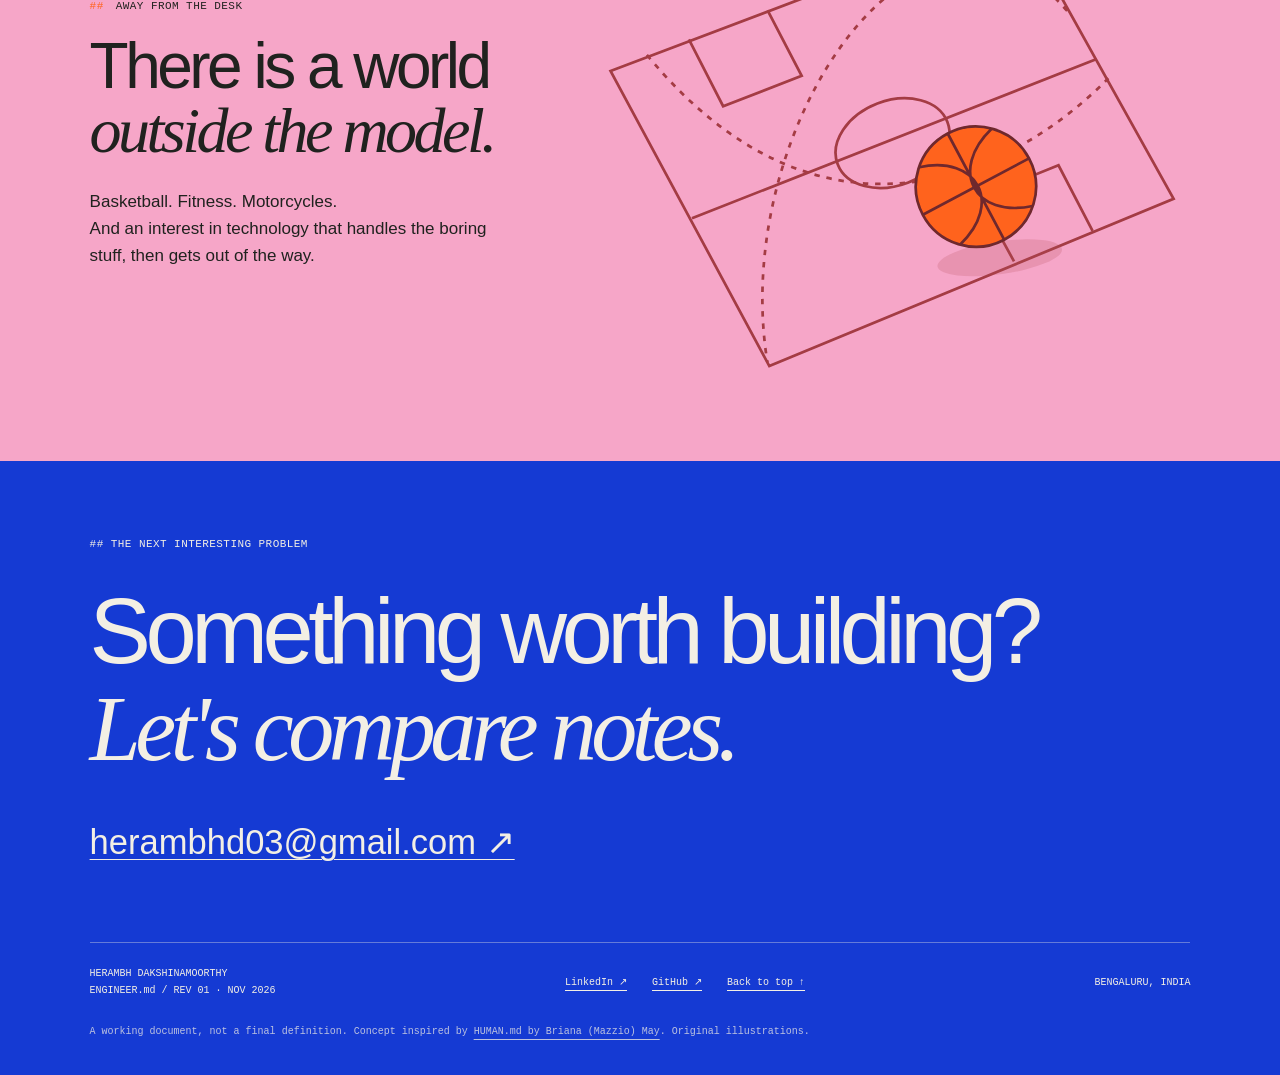
==== commit cc0423a2: "Activate approved ENGINEER.md portfolio at site root" ====
--- a/index.html
+++ b/index.html
@@ -1,92 +1,14 @@
-<!doctype html>
-<html lang="en"><head><meta charset="utf-8"><meta name="viewport" content="width=device-width,initial-scale=1,viewport-fit=cover">
-<title>Herambh Dakshinamoorthy | Automotive Design Engineer</title>
-<meta name="description" content="Automotive engineer working on chassis structures, vehicle dynamics and powertrains. IIT (ISM) Dhanbad. Bengaluru.">
-<link rel="stylesheet" href="style.css">
-<script type="importmap">{"imports":{"three":"./vendor/three.module.min.js"}}</script></head>
-<body class="nogl">
-<canvas id="gl" aria-hidden="true"></canvas>
-<div class="scan" aria-hidden="true"></div>
-<header class="hud">
-  <div class="brand"><h1>HD <sup>&copy;</sup> 26&rsquo;</h1>
-  <p class="jp">HERAMBH DAKSHINAMOORTHY</p>
-  <p>AUTOMOTIVE DESIGN ENGINEER<br>CHASSIS / VEHICLE DYNAMICS / POWERTRAINS<br>BENGALURU, IN</p>
-  <div class="keys"><span class="k">W A S D</span><span>DRIVE</span><span class="k">SPACE</span><span>JUMP</span><span class="k">SHIFT</span><span>BOOST</span></div></div>
-  <nav class="pills" aria-label="Sections"><button data-mode="explore" class="on">EXPLORE</button><button data-mode="works">WORKS</button><button data-mode="about">ABOUT</button></nav>
-  <div class="now"><div class="ico">&#9679;</div><div><small>NOW AT</small><b>ATHER ENERGY</b><span>CHASSIS STRUCTURAL ENGINEER</span></div></div>
-</header>
-<div class="speed"><b id="spd">000</b><small>KM/H</small></div>
-<div class="touch" aria-hidden="true"><button id="bl">&#9664;</button><button id="br">&#9654;</button><button id="bj">JUMP</button><button id="bb">BOOST</button></div>
+<!DOCTYPE html>
 
-<section class="panel" id="p-works" aria-label="Projects">
-<button class="close" data-mode="explore" aria-label="Close">&times;</button>
+<html lang="en"><head><meta charset="utf-8"/><meta content="width=device-width,initial-scale=1" name="viewport"/><meta content="#153ad3" name="theme-color"/><title>ENGINEER.md | Herambh Dakshinamoorthy</title><meta content="Herambh Dakshinamoorthy. Chassis Structural Engineer. Machines, models and things that move." name="description"/><style>
+:root{--blue:#153ad3;--ink:#20221f;--paper:#f3efe4;--orange:#ff631d;--pink:#f6a6c8;--line:#ccc9bd;--mono:'Courier New',monospace}*{box-sizing:border-box}html{scroll-behavior:smooth;scroll-padding-top:90px}body{margin:0;background:var(--paper);color:var(--ink);font-family:Arial,Helvetica,sans-serif}::selection{background:var(--pink);color:var(--ink)}a{color:inherit;text-decoration-thickness:1px;text-underline-offset:5px}button,a{-webkit-tap-highlight-color:transparent}button{font:inherit;cursor:pointer}button:focus-visible,a:focus-visible,summary:focus-visible{outline:3px solid var(--orange);outline-offset:6px}.skip{position:fixed;top:-80px;left:20px;background:var(--paper);color:var(--ink);padding:15px;z-index:100}.skip:focus{top:15px}.topbar{position:absolute;top:0;left:0;width:100%;display:flex;align-items:center;justify-content:space-between;gap:16px;padding:25px 3.2%;z-index:5;color:var(--paper)}.wordmark{font-weight:800;letter-spacing:-1px;text-decoration:none;font-size:18px;white-space:nowrap}.dot{color:var(--orange)}.toplinks{display:flex;align-items:center;gap:28px;font-size:13px}.toplinks a{text-decoration:none}.index-btn{border:0;background:var(--pink);padding:13px 20px;border-radius:30px;color:var(--ink);font-weight:700}.index-btn span{margin-left:16px}.hero{background:var(--blue);color:var(--paper);position:relative;overflow:hidden;min-height:850px;height:900px;max-height:1100px;isolation:isolate}.hero:before{content:'';position:absolute;inset:0;background:radial-gradient(ellipse at 48% 45%,#4274ff77,transparent 50%);z-index:-1}.hero-title{position:relative;z-index:1;margin:0;padding:110px 3.2% 0;font-size:clamp(70px,13.5vw,210px);font-weight:800;letter-spacing:-.085em;line-height:.9;white-space:nowrap}.hero-title .ext{font-family:Georgia,serif;font-weight:400;letter-spacing:-.09em}.hero-title .dot{display:inline-block;margin:0 -.03em}.hero-kicker{position:absolute;top:33%;left:3.5%;font:11px/1.7 var(--mono);letter-spacing:.04em;text-transform:uppercase;width:180px}.hero-kicker strong{font-family:Arial,sans-serif;font-size:12px;font-weight:700;letter-spacing:.02em}.hero-status{position:absolute;top:34%;right:3.5%;font:11px/1.8 var(--mono);text-align:right}.hero-status i{width:7px;height:7px;background:var(--pink);display:inline-block;border-radius:50%;margin-right:8px}.scene{position:absolute;top:29%;width:76%;left:12%;height:55%;display:flex;align-items:center;justify-content:center}.machine{width:100%;height:100%;overflow:visible;filter:drop-shadow(0 30px 18px #07186e55);transform:rotate(-5deg);transition:transform 1s cubic-bezier(.2,.7,.2,1)}.scene:hover .machine{transform:rotate(-2deg) translateY(-10px)}.machine .frame{stroke:var(--paper);stroke-width:3;fill:none;stroke-linecap:round;stroke-linejoin:round}.machine .back{opacity:.35}.machine .wheel{fill:#09258e;stroke:var(--paper);stroke-width:2}.machine .rim{fill:none;stroke:var(--orange);stroke-width:15}.machine .spokes{stroke:#efe8d9;stroke-width:1;opacity:.55}.machine .load{stroke:var(--orange);stroke-width:6;fill:none;stroke-linejoin:round;stroke-dasharray:1000;stroke-dashoffset:1000;transition:stroke-dashoffset 1.3s}.load-active .load{stroke-dashoffset:0}.machine text{font:10px var(--mono);fill:var(--paper);letter-spacing:1px}.machine .callout{stroke:var(--paper);stroke-width:1;opacity:.5;fill:none}.bench{position:absolute;bottom:0;left:0;width:100%;height:14%;background:var(--paper);color:var(--ink);display:flex;align-items:center;justify-content:space-between;padding:20px 3.5%;gap:15px;border-top:1px solid #ffffff44}.bench p{font:12px/1.6 var(--mono);margin:0}.bench .note{font-family:Georgia,serif;font-style:italic;font-size:25px;line-height:1.15;max-width:330px}.bench a{font:11px var(--mono);text-decoration:none;white-space:nowrap}.load-btn{position:absolute;bottom:18%;left:3.5%;border:1px solid #f3efe478;background:transparent;color:var(--paper);border-radius:30px;padding:14px 19px;font:11px var(--mono);z-index:2}.load-btn:hover{background:#ffffff15}.scene-note{position:absolute;bottom:19%;right:3.5%;font:10px/1.7 var(--mono);text-align:right;opacity:.75}.readbar{border-top:1px solid var(--line);border-bottom:1px solid var(--line);display:flex;align-items:center;justify-content:space-between;gap:24px;padding:20px 4%;font:11px/1.4 var(--mono);letter-spacing:.04em}.readbar a{text-decoration:none}.intro{padding:110px 7% 100px;display:grid;grid-template-columns:1fr 2.2fr;gap:50px}.eyebrow{font:11px/1.6 var(--mono);text-transform:uppercase;letter-spacing:.04em}.hash{color:var(--orange);margin-right:12px}.intro h2{font-size:clamp(36px,5vw,70px);font-weight:400;line-height:1.08;letter-spacing:-.055em;margin:0 0 35px;max-width:900px}.serif{font-family:Georgia,serif;font-weight:400;font-style:italic}.intro p{font-size:18px;line-height:1.65;max-width:630px;margin:20px 0}.side-note{font:11px/1.8 var(--mono);margin-top:35px;max-width:180px;color:#62625a}.principles{background:#222721;color:var(--paper);padding:70px 7% 90px}.section-head{display:flex;align-items:end;justify-content:space-between;gap:25px;margin-bottom:40px}.section-head h2{font-size:clamp(34px,5vw,64px);font-weight:400;letter-spacing:-.055em;margin:0}.section-head p{font:11px/1.5 var(--mono);max-width:210px}.principle{border-top:1px solid #f3efe440;display:grid;grid-template-columns:65px 1.2fr 1fr;gap:30px;padding:35px 0;align-items:start}.number{font:12px var(--mono);color:var(--pink);padding-top:9px}.principle h3{font-size:clamp(27px,3vw,41px);font-weight:400;letter-spacing:-.04em;line-height:1.1;margin:0;max-width:430px}.principle p{font-size:16px;line-height:1.6;margin:0;max-width:460px;color:#d7d9ce}.principle small{display:block;font:10px/1.5 var(--mono);margin-top:15px;color:var(--pink);text-transform:uppercase;letter-spacing:.02em}.work{padding:90px 7% 100px}.work-list{border-top:1px solid var(--ink)}.project{display:grid;grid-template-columns:60px 1fr 1fr 34px;gap:25px;padding:32px 0;border-bottom:1px solid var(--line);text-decoration:none;align-items:start}.project:hover h3{text-decoration:underline;text-underline-offset:6px}.project .id{font:11px var(--mono);padding-top:8px;color:#62625a}.project h3{font-size:26px;font-weight:400;letter-spacing:-.04em;line-height:1.13;margin:0 0 13px}.tag{font:10px/1.5 var(--mono);text-transform:uppercase;letter-spacing:.03em}.project p{font-size:15px;line-height:1.6;margin:0;max-width:410px}.arrow{font-size:30px;color:var(--blue)}.lab-note{margin-top:26px;font:11px/1.7 var(--mono);color:#62625a}.history{background:#e5e6dc;padding:85px 7% 100px;display:grid;grid-template-columns:1fr 2fr;gap:65px}.history h2{font-size:48px;letter-spacing:-.05em;font-weight:400;margin:20px 0}.job{display:grid;grid-template-columns:140px 1fr;gap:25px;padding:24px 0;border-top:1px solid #969b8b}.job time{font:10px/1.7 var(--mono)}.job h3{font-size:22px;letter-spacing:-.035em;font-weight:400;margin:0 0 8px}.job p{font-size:14px;margin:5px 0;line-height:1.6}.job .org{font-weight:700}.offscreen{background:var(--pink);padding:80px 7%;display:grid;grid-template-columns:1fr 1.4fr;gap:70px;align-items:center}.offscreen h2{font-size:clamp(40px,5vw,70px);line-height:1;letter-spacing:-.055em;font-weight:400;margin:18px 0 25px}.offscreen p{font-size:17px;line-height:1.6;max-width:480px}.court{width:100%;height:auto;transform:rotate(-8deg)}.contact{background:var(--blue);color:var(--paper);padding:75px 7% 25px}.contact h2{font-weight:400;font-size:clamp(45px,7.2vw,105px);letter-spacing:-.06em;line-height:1.05;max-width:1000px;margin:30px 0 45px}.contact .email{font-size:clamp(17px,2.7vw,35px);overflow-wrap:anywhere}.footer{border-top:1px solid #f3efe45c;margin-top:80px;padding-top:22px;display:flex;align-items:center;justify-content:space-between;gap:20px;flex-wrap:wrap;font:10px/1.7 var(--mono)}.social{display:flex;gap:25px}.credit{font:10px/1.7 var(--mono);opacity:.75;margin-top:24px}.credit a{white-space:nowrap}dialog{position:fixed;inset:0 0 0 auto;width:min(520px,100%);height:100dvh;max-height:100dvh;max-width:100%;margin:0;border:0;background:var(--paper);color:var(--ink);padding:30px 35px}dialog::backdrop{background:#091239aa;backdrop-filter:blur(5px)}.dialog-head{display:flex;justify-content:space-between;align-items:center;font:12px var(--mono);margin-bottom:55px}.close{background:none;border:1px solid var(--line);border-radius:50%;width:44px;height:44px;font-size:22px}.menu-link{display:flex;gap:20px;padding:23px 0;border-top:1px solid var(--line);font-size:27px;letter-spacing:-.04em;text-decoration:none}.menu-link span{font:10px var(--mono);color:var(--blue);padding-top:8px}.menu-foot{margin-top:40px;font:11px/1.8 var(--mono);color:#62625a}.progress{position:fixed;top:0;left:0;height:3px;background:var(--orange);z-index:20;transform-origin:left;width:100%;transform:scaleX(0)}@media(min-width:1600px){.hero-title{padding-top:115px}.scene{top:27%;height:58%}}@media(max-width:900px){.hero{min-height:760px}.hero-title{padding-top:130px;font-size:13vw}.hero-kicker{top:28%}.hero-status{top:29%}.scene{width:100%;left:0;top:35%;height:41%}.scene-note{bottom:19%}.bench .note{font-size:21px;max-width:230px}.intro{grid-template-columns:1fr;gap:35px;padding:70px 7%}.side-note{display:none}.principle{grid-template-columns:35px 1fr;gap:20px}.principle p{grid-column:2;max-width:none}.project{grid-template-columns:30px 1fr 28px;gap:18px}.project p{grid-column:2;grid-row:2}.project .arrow{grid-column:3;grid-row:1}.history{grid-template-columns:1fr;gap:25px}.history h2{margin-bottom:0}.offscreen{gap:35px}.section-head p{max-width:170px}}@media(max-width:560px){.topbar{padding:22px 6%}.wordmark{font-size:15px}.toplinks{gap:15px;font-size:11px}.toplinks .read-link{display:none}.index-btn{padding:12px 15px}.hero{min-height:880px;max-height:none}.hero-title{white-space:normal;padding:110px 6% 0;font-size:16.5vw;line-height:.9;letter-spacing:-.07em}.hero-title .ext{font-size:1.2em}.hero-kicker{left:6%;top:30%;font-size:9px;width:160px}.hero-kicker strong{font-size:10px}.hero-status{right:6%;top:31%;font-size:9px;max-width:125px}.scene{width:120%;left:-10%;top:38%;height:32%}.machine{transform:rotate(-8deg)}.load-btn{left:6%;bottom:220px;font-size:10px;padding:13px 16px}.scene-note{bottom:225px;right:6%;font-size:8px;max-width:110px}.bench{height:190px;padding:20px 6%;align-items:start;flex-wrap:wrap;gap:12px}.bench .note{font-size:22px;width:55%;max-width:none}.bench p:not(.note){width:38%;max-width:none}.bench a{width:100%;font-size:10px}.readbar{padding:18px 6%;font-size:9px;gap:10px}.readbar .meta{display:none}.intro{padding:60px 6%;gap:28px}.intro h2{font-size:39px}.intro p{font-size:16px}.principles,.work,.history{padding:60px 6%}.section-head{display:block}.section-head p{margin-top:22px;max-width:260px}.section-head h2{font-size:38px}.principle{gap:16px;padding:26px 0;grid-template-columns:25px 1fr}.principle h3{font-size:29px}.principle p{font-size:15px}.project{padding:27px 0;gap:12px;grid-template-columns:22px 1fr 23px}.project h3{font-size:24px}.project p{font-size:14px}.job{grid-template-columns:1fr;gap:10px;padding:22px 0}.job time{font-size:10px}.job h3{font-size:22px}.history h2{font-size:40px}.offscreen{padding:60px 6%;grid-template-columns:1fr;gap:20px}.court{max-width:300px;margin:auto;display:block}.offscreen h2{font-size:48px}.offscreen p{font-size:16px}.contact{padding:60px 6% 25px}.contact h2{font-size:51px;margin-top:30px}.contact .email{font-size:19px}.footer{margin-top:60px;align-items:start;flex-direction:column;gap:22px}.credit{font-size:9px}.menu-link{font-size:24px}dialog{padding:25px}}@media(prefers-reduced-motion:reduce){html{scroll-behavior:auto}*,*:before,*:after{animation:none!important;transition:none!important}.scene:hover .machine{transform:none}}
 
-<h2>Projects &amp; publication</h2>
-<div class="cards">
-<div class="card"><h3>Lap Time Simulator</h3><p>1-D point-mass simulator with a custom forward-backward optimization. Uses track geometry and FastF1 telemetry to study braking, acceleration, cornering and sensitivity to vehicle parameters.</p><a href="https://colab.research.google.com/drive/1G9wFES3a358soVSJm5xDHJUh2IjQGTF0?usp=sharing">open notebook &rarr;</a></div>
-<div class="card"><h3>Ackermann Optimization from Tire Data</h3><p>Found the best operating Ackermann percentage for a Formula Student steering system using Tire Testing Consortium data in MATLAB. Lets the car take 4 m corners at 30 km/h.</p><a href="https://github.com/herambh03/Tire-Data-Ackermann-Optimization">view repo &rarr;</a></div>
-<div class="card"><h3>Inter-IIT JLR Chiplet Challenge</h3><p>Chiplet-based centralized E/E architecture for connected vehicles, with a master control unit for modular scaling and neuromorphic compute chiplets for AI features.</p><a href="https://github.com/herambh03/JLR-CHIPLET-CHALLENGE/blob/main/JLR_PRESENTATION.pdf">view presentation &rarr;</a></div>
-<div class="card"><h3>Self-Driving Vehicle Control</h3><p>Longitudinal and lateral controllers in Python using PID for trajectory tracking and speed control. Reached 100% waypoint coverage in simulation on CARLA.</p><a href="https://github.com/herambh03/Self-Driving-Car-on-CARLA">view repo &rarr;</a></div>
-<div class="card"><h3>Publication: PINNs for Battery Temperature</h3><p>Estimating battery temperature in dynamic driving conditions using physics-informed neural networks. 2023 IEEE IAS Global Conference on Emerging Technologies (GlobConET).</p><a href="https://ieeexplore.ieee.org/document/10150156">IEEE Xplore &rarr;</a></div>
-</div>
+.field-notes{background:#171c19;color:var(--paper);padding:85px 7% 70px}.field-notes .section-head{margin-bottom:65px}.field-notes .section-head h2{line-height:1.04}.photo-context{display:grid;grid-template-columns:1fr 2fr;gap:60px;padding-top:24px;border-top:1px solid #ffffff50;margin-bottom:32px}.photo-context>span{font:11px/1.7 var(--mono);color:var(--pink)}.photo-context p{font-size:20px;line-height:1.5;max-width:620px;margin:0}.bike-gallery{display:grid;grid-template-columns:1fr 1fr;gap:32px 24px}.bike-gallery figure:first-child{grid-column:1/-1}.field-notes figure,.lap-visuals figure{margin:0}.photo-open{display:block;border:0;background:none;padding:0;width:100%;text-align:left;cursor:zoom-in}.photo-open img{width:100%;display:block}.bike-photo img{aspect-ratio:16/9;object-fit:cover}.bike-photo:first-child img{aspect-ratio:1.85;object-position:center 55%}.bike-photo:last-child img{object-fit:contain;background:#02020c}.field-notes figcaption{display:flex;justify-content:space-between;gap:12px;font:10px/1.7 var(--mono);margin-top:14px;text-transform:uppercase}.bike-photo figcaption span:last-child{color:#acb4a5}.photo-credit{font:10px/1.8 var(--mono);opacity:.7;margin:25px 0 0}.racing-context{margin-top:85px}.racing-gallery{display:grid;grid-template-columns:repeat(3,1fr);gap:22px}.racing-gallery img{aspect-ratio:2/3;object-fit:cover}.lap-visuals{margin-top:65px;background:#e7e6db;padding:40px;display:grid;grid-template-columns:1fr 1fr;gap:30px 24px}.lap-intro{grid-column:1/-1;max-width:680px}.lap-intro h3{font-size:42px;line-height:1.1;font-weight:400;letter-spacing:-.045em;margin:16px 0}.lap-intro p{font-size:16px;line-height:1.6;max-width:570px}.lap-visuals figure:nth-child(2){grid-column:1/-1}.lap-visuals img{background:white;object-fit:contain}.lap-visuals figcaption{font:10px/1.6 var(--mono);margin-top:12px}.lap-visuals .photo-credit{grid-column:1/-1;margin:0}#photo-viewer{inset:0;width:100%;height:100dvh;max-width:100%;padding:60px 20px 20px;background:#111814;color:white;z-index:200}#photo-viewer img{display:block;width:100%;height:calc(100% - 20px);object-fit:contain}.photo-close{position:absolute;top:16px;right:20px;border:1px solid #ffffff80;background:#111814;color:white;padding:10px 16px;border-radius:30px;font:12px var(--mono)}#menu .dialog-head{margin-bottom:20px}#menu .menu-link{padding:17px 0}#menu .menu-foot{margin-top:25px}@media(max-width:560px){.field-notes{padding:60px 6%}.field-notes .section-head{margin-bottom:40px}.photo-context{grid-template-columns:1fr;gap:18px}.photo-context p{font-size:18px}.bike-gallery,.racing-gallery{grid-template-columns:1fr;gap:30px}.bike-gallery figure:first-child{grid-column:auto}.bike-photo:first-child img{aspect-ratio:4/3}.bike-photo figcaption{font-size:9px}.bike-photo figcaption span:last-child{display:none}.racing-gallery img{aspect-ratio:auto;max-height:none}.racing-context{margin-top:55px}.lap-visuals{padding:24px 16px;grid-template-columns:1fr;margin:45px -6.8% 0;gap:28px}.lap-intro,.lap-visuals figure:nth-child(2),.lap-visuals .photo-credit{grid-column:auto}.lap-intro h3{font-size:33px}.lap-intro p{font-size:15px}#menu .menu-link{font-size:22px;padding:15px 0}#menu .menu-foot{font-size:10px;margin-top:18px}}
 
-</section>
-<section class="panel" id="p-about" aria-label="About">
-<button class="close" data-mode="explore" aria-label="Close">&times;</button>
-<div id="about">
-<h2>About</h2>
-<p style="max-width:44em;color:#b9c6d3">Mechanical engineer from IIT (ISM) Dhanbad with a flair for physics and mathematics. I work across automotive and electric vehicles, aerodynamics and sustainability, and I want to apply machine learning and deep learning to the automotive industry. Past work spans electric two-wheelers, Formula Student, and race engineering in Spain.</p>
-<div class="stats">
-<div class="stat"><b>18 kg</b><span>Shockwave motorcycle chassis, designed for 20g vertical jump loads</span></div>
-<div class="stat"><b>3</b><span>electric motorcycle platforms taken to manufacturing readiness in 9 months</span></div>
-<div class="stat"><b>25+</b><span>engineers led as Formula Student team captain</span></div>
-<div class="stat"><b>8.64</b><span>GPA, B.Tech Mechanical Engineering</span></div>
-</div>
-</div><div id="experience">
-<h2>Experience</h2>
-<div class="job"><div class="when">May 2026 - Present</div><div><h3>Chassis Structural Engineer</h3><div class="co">Ather Energy, Bengaluru</div></div></div>
-<div class="job"><div class="when">Oct 2025 - May 2026</div><div><h3>Design Engineer</h3><div class="co">Ultraviolette Automotive, Bengaluru</div><ul>
-<li><b>System modelling:</b> built a vehicle-level parametric model that turns product requirements into subsystem targets for powertrain, geometry, chassis, suspension, mechanisms and packaging. Cut concept timelines by 8 weeks.</li>
-<li><b>Shockwave chassis:</b> developed the chassis with load-path tracing and topology optimization to an 18 kg structure that takes 20g vertical jump loads, while meeting DFM, weld access, stiffness and styling constraints.</li></ul></div></div>
-<div class="job"><div class="when">Nov 2024 - Oct 2025</div><div><h3>Project Engineer, Mechanical Systems</h3><div class="co">Ultraviolette Automotive, Bengaluru</div><ul>
-<li>Led NPD and manufacturing readiness for three electric motorcycle platforms (F77 Mach 2, F77 Superstreet, X47 Crossover) in a compressed 9-month cycle.</li>
-<li>Created "Flight Path", an EV-focused product development framework that blends APQP with cross-functional gates across 6 phases, concept to SOP.</li></ul></div></div>
-<div class="job"><div class="when">2025</div><div><h3>Vehicle Dynamics Trainee Engineer</h3><div class="co">RGB Racing, Madrid, Spain</div><ul>
-<li>Tuned tire longitudinal and lateral behavior for the Porsche 992 GT3 from test data.</li>
-<li>Analysed race data in PI Toolbox (speed, throttle, brake pressure, steering) to find driver deltas and shape race strategy.</li>
-<li>Trained in CFD fundamentals, aero element design, wind-tunnel/track correlation and rapid prototyping.</li></ul></div></div>
-<div class="job"><div class="when">2022</div><div><h3>R&amp;D Intern</h3><div class="co">Gensol Electric Vehicles, Pune</div><ul>
-<li>Sized an electric powertrain (80 km/h, 200 km range) in MATLAB/Simulink, trading off thermal limits and efficiency.</li>
-<li>Led a benchmark vehicle teardown and wrote the Scope of Requirements for powertrain, chassis and body-in-white.</li>
-<li>Reverse engineered components and built 3D CAD models with GD&amp;T.</li></ul></div></div>
-<div class="job"><div class="when">2021 - 2024</div><div><h3>Team Captain, Head of EV Powertrain</h3><div class="co">Mechismu Racing, Formula Student, IIT (ISM) Dhanbad</div><ul>
-<li>Led 25+ people through the design and build of the team's first electric race car in 18 months.</li>
-<li>Extracted Pacejka 5.2 coefficients from tire data to set suspension geometry (camber, caster, toe).</li>
-<li>Modelled a Li-ion and supercapacitor hybrid accumulator in Simulink to find the best energy split.</li>
-<li>Designed a compact dual-motor rear-drive powertrain with a common shaft and single controller, 300 N-m at the wheels.</li></ul></div></div>
-</div><div id="skills">
-<h2>Skills</h2>
-<div class="skills">
-<div class="sk"><h3>DESIGN &amp; SIMULATION</h3><div class="chips"><span>Siemens NX</span><span>SOLIDWORKS</span><span>CATIA</span><span>Ansys</span><span>LS-Dyna</span><span>FreeFEM++</span><span>OpenFOAM</span><span>Ansys Fluent</span><span>Topology optimization</span><span>Load path tracing</span><span>MATLAB</span><span>Simulink</span><span>ADAMS</span></div></div>
-<div class="sk"><h3>VEHICLE DYNAMICS &amp; POWERTRAIN</h3><div class="chips"><span>Pacejka 5.2</span><span>Slip ratio / angle</span><span>Longitudinal, lateral, vertical dynamics</span><span>Vehicle geometry</span><span>PI Toolbox telemetry</span><span>Lap time simulation</span><span>Gear ratio optimization</span><span>Powertrain sizing</span><span>Hybrid energy storage</span><span>High-voltage systems</span></div></div>
-<div class="sk"><h3>PRODUCT DEVELOPMENT</h3><div class="chips"><span>APQP</span><span>DFMEA / PFMEA</span><span>DFM / DFA</span><span>DVP&amp;R</span><span>Requirements scoping</span><span>BOM</span><span>PLM</span></div></div>
-<div class="sk"><h3>PROGRAMMING &amp; ML</h3><div class="chips"><span>Python</span><span>C/C++</span><span>Java</span><span>Arduino</span><span>PyTorch</span><span>TensorFlow</span><span>Physics-informed neural networks</span></div></div>
-</div>
-</div><div id="education">
-<h2>Education &amp; recognition</h2>
-<div class="two">
-<ul><li><b>B.Tech, Mechanical Engineering</b><small>IIT (ISM) Dhanbad, Dec 2020 - May 2024, GPA 8.64</small></li>
-<li><b>MATLAB</b><small>Vanderbilt University</small></li><li><b>Introduction to Self-Driving Cars</b><small>University of Toronto</small></li><li><b>Industrial Robotics and Automation</b><small>TexMin, IIT (ISM) Dhanbad</small></li><li><b>Machine Learning</b><small>Stanford University</small></li></ul>
-<ul><li><b>UV Spark Award, Top Performer (2025)</b><small>Ultraviolette Automotive</small></li>
-<li><b>Team Captain, Formula Student Electric (Pi EV 2022)</b><small>Mechismu Racing, IIT (ISM) Dhanbad</small></li>
-<li><b>Journal Reviewer</b><small>Renewable &amp; Sustainable Energy Reviews, Elsevier</small></li>
-<li><b>Top Automotive Engineering Voice (2024)</b><small>LinkedIn</small></li></ul>
-</div>
-</div>
-<div id="contact"><h2>Contact</h2><p class="ct"><a href="mailto:herambhd03@gmail.com">herambhd03@gmail.com</a> &nbsp; <a href="https://www.linkedin.com/in/herambhd/">LinkedIn</a> &nbsp; <a href="https://github.com/herambh03">GitHub</a></p></div>
-</section>
+.bike-links{display:grid;grid-template-columns:repeat(3,minmax(0,1fr));gap:20px}.bike-link{display:flex;flex-direction:column;min-width:0;min-height:275px;padding:28px 24px;border:1px solid #ffffff45;text-decoration:none;transition:background .2s,border-color .2s}.bike-link:hover{background:#ffffff08;border-color:var(--pink)}.bike-number{font:10px/1.6 var(--mono);color:var(--pink)}.bike-link h3{font-size:32px;font-weight:400;letter-spacing:-.045em;line-height:1.12;margin:30px 0 16px}.bike-link p{font-size:15px;line-height:1.6;color:#c6cbbf;margin:0 0 26px}.bike-destination{font:10px/1.6 var(--mono);margin-top:auto;display:flex;justify-content:space-between;gap:10px}.bike-destination>span{color:var(--pink);font-size:20px;line-height:.7}.bike-link:hover h3{text-decoration:underline;text-underline-offset:6px}@media(max-width:760px){.bike-links{grid-template-columns:1fr;gap:16px}.bike-link{min-height:230px;padding:24px}.bike-link h3{margin-top:25px;font-size:32px}.bike-link p{max-width:400px}}
+</style></head><body><main class="portfolio-site"><a class="skip" href="#read">Skip to the text</a><header class="topbar"><a class="wordmark" href="#">HD<span class="dot">.</span> / ENGINEER.md</a><nav aria-label="Main" class="toplinks"><a class="read-link" href="#read">read the file ↓</a><button aria-haspopup="dialog" class="index-btn" id="open-menu">index <span aria-hidden="true">☰</span></button></nav></header><div><section aria-labelledby="hero-title" class="hero"><h1 class="hero-title" id="hero-title">ENGINEER<span class="dot">.</span><span class="ext">md</span></h1><div class="hero-kicker">HERAMBH DAKSHINAMOORTHY<br/><br/><strong>Machines. Models.<br/>Things that move.</strong></div><div class="hero-status"><i></i> CURRENTLY AT ATHER ENERGY<br/>CHASSIS STRUCTURAL ENGINEER<br/>BENGALURU, IN</div><div class="scene"><svg aria-labelledby="machine-title machine-desc" class="machine" role="img" viewbox="0 0 1000 440"><title id="machine-title">A machine, taken back to its first principles</title><desc id="machine-desc">An illustrative motorcycle frame, drawn as a technical wire sculpture with orange wheels. Toggle the load path to highlight the frame connections. This is not a production vehicle drawing.</desc><defs><radialgradient id="shadow"><stop stop-color="#05175a" stop-opacity=".5"></stop><stop offset="1" stop-color="#05175a" stop-opacity="0"></stop></radialgradient><lineargradient id="tire" x1="0" x2="1"><stop stop-color="#0a227e"></stop><stop offset=".5" stop-color="#163cc4"></stop><stop offset="1" stop-color="#061b72"></stop></lineargradient></defs><ellipse cx="506" cy="397" fill="url(#shadow)" rx="375" ry="27"></ellipse><g class="back frame"><ellipse cx="245" cy="288" rx="79" ry="101"></ellipse><ellipse cx="780" cy="288" rx="79" ry="101"></ellipse><path d="M245 288 390 149 565 167 619 288 780 288 656 91 611 85 565 167 245 288 450 288 390 149M390 149 615 122 619 288 565 167 450 288M245 288 390 149 450 288M615 122 656 91M390 149 347 114 276 110"></path></g><path class="frame back" d="M245 187 210 202M245 389 210 404M780 187 745 202M780 389 745 404"></path><g transform="translate(210 302)"><ellipse fill="url(#tire)" rx="83" ry="103" stroke="#f3efe4" stroke-width="2"></ellipse><ellipse class="rim" rx="62" ry="81"></ellipse><g class="spokes"><path d="M0-78V78M-60 0H60M-43-55 43 55M43-55-43 55M-24-72 24 72M24-72-24 72M-56-30 56 30M56-30-56 30"></path></g><ellipse fill="#f3efe4" rx="13" ry="18"></ellipse><ellipse fill="#153ad3" rx="5" ry="7"></ellipse></g><g transform="translate(745 302)"><ellipse fill="url(#tire)" rx="83" ry="103" stroke="#f3efe4" stroke-width="2"></ellipse><ellipse class="rim" rx="62" ry="81"></ellipse><g class="spokes"><path d="M0-78V78M-60 0H60M-43-55 43 55M43-55-43 55M-24-72 24 72M24-72-24 72M-56-30 56 30M56-30-56 30"></path></g><ellipse fill="#f3efe4" rx="13" ry="18"></ellipse><ellipse fill="#153ad3" rx="5" ry="7"></ellipse></g><g class="frame"><path d="M210 302 355 163 530 181 584 302 745 302 621 105 576 99 530 181 210 302 415 302 355 163M355 163 580 136 584 302 530 181 415 302M210 302 355 163 415 302M580 136 621 105M355 163 312 128 241 124M312 128 347 114M241 124 276 110M355 163 390 149M530 181 565 167M584 302 619 288M415 302 450 288M580 136 615 122M621 105 656 91"></path><path d="M621 105 745 302M607 109 729 299M621 105 609 76 650 68 677 75M609 76 644 62M650 68 685 54M415 302 460 329 537 329 584 302M426 299 451 239 507 230 558 292M448 244 523 268 476 322M455 233 496 211 532 232M254 139 302 141 312 128M338 143 354 128 429 132 456 153"></path><path d="M513 189 507 202 520 205 505 215 520 219 502 229 518 235 499 247 515 252 499 265 511 276" stroke="#f6a6c8" stroke-width="4"></path><circle cx="355" cy="163" fill="#f3efe4" r="6"></circle><circle cx="530" cy="181" fill="#f3efe4" r="6"></circle><circle cx="415" cy="302" fill="#f3efe4" r="6"></circle><circle cx="584" cy="302" fill="#f3efe4" r="6"></circle></g><path class="load" d="M621 105 580 136 355 163 415 302 584 302 530 181 355 163 210 302M580 136 584 302M621 105 745 302"></path><path class="callout" d="M355 163 355 65 434 65M415 302 384 366 313 366M671 192 755 130 831 130"></path><text x="442" y="69">01 / STRUCTURE</text><text x="228" y="371">02 / GEOMETRY</text><text x="840" y="134">03 / MOTION</text></svg></div><button aria-pressed="false" class="load-btn" id="load-toggle">+ trace the load path</button><div class="scene-note">AN ILLUSTRATIVE STUDY<br/>NOT A PRODUCTION DRAWING</div><div class="bench"><p class="note">A working document.<br/>Always under revision.</p><p>&gt; physics first.<br/>&gt; build, test, repeat.<br/>&gt; leave the screen sometimes.</p><a href="#read">SCROLL TO OPEN THE FILE ↓</a></div></section><div class="readbar"><span>FILE 001 / HERAMBH</span><span class="meta">MECHANICAL ENGINEERING × COMPUTATION</span><a href="#work">JUMP TO THE WORK ↗</a></div><section class="intro" id="read"><div><div class="eyebrow"><span class="hash">##</span>what this file is</div><div class="side-note">A portfolio, written more like a field notebook.<br/><br/>Less about a job title.<br/>More about the questions underneath it.</div></div><div><h2>I work on things<br/>that have to survive<br/><span class="serif">the real world.</span></h2><p>I'm Herambh, a mechanical engineer from IIT (ISM) Dhanbad. I work on chassis structures at Ather Energy, after building electric motorcycles at Ultraviolette.</p><p>My interests sit where physics meets computation: vehicle dynamics, structural design and machine learning that respects the equations. Sometimes that means a motorcycle. Sometimes a lap-time model. Sometimes a basketball court.</p></div></section><section class="field-notes" id="field-notes"><div class="section-head"><h2>Out of the model.<br/><span class="serif">Into the world.</span></h2><p>## FIELD NOTES<br/>MOTORCYCLES + MOTORSPORT</p></div><div class="photo-context"><span>01 / ULTRAVIOLETTE</span><p>Electric motorcycles I worked on at Ultraviolette. Different machines. The same demand for engineering that holds up outside the screen.</p></div><div aria-label="Ultraviolette official product pages" class="bike-links"><a class="bike-link" href="https://www.ultraviolette.com/np/x47" rel="noopener noreferrer" target="_blank"><span class="bike-number">01 / ULTRAVIOLETTE</span><h3>X-47 Crossover</h3><p>Explore the crossover on Ultraviolette's official site.</p><span class="bike-destination">OFFICIAL PRODUCT PAGE <span aria-hidden="true">↗</span></span></a><a class="bike-link" href="https://www.ultraviolette.com/f77?model=Superstreet" rel="noopener noreferrer" target="_blank"><span class="bike-number">02 / ULTRAVIOLETTE</span><h3>F77 SuperStreet</h3><p>Explore the SuperStreet on Ultraviolette's official site.</p><span class="bike-destination">OFFICIAL PRODUCT PAGE <span aria-hidden="true">↗</span></span></a><a class="bike-link" href="https://www.ultraviolette.com/shockwave" rel="noopener noreferrer" target="_blank"><span class="bike-number">03 / ULTRAVIOLETTE</span><h3>Shockwave</h3><p>Explore the Shockwave on Ultraviolette's official site.</p><span class="bike-destination">OFFICIAL PRODUCT PAGE <span aria-hidden="true">↗</span></span></a></div><div class="photo-context racing-context"><span>02 / RGB RACING</span><p>From the garage to the pit lane. A few frames from my time with the Porsche Cup team.</p></div><div class="racing-gallery"><figure><button aria-label="Enlarge racing photograph" class="photo-open"><img alt="In the garage, RGB Racing Porsche Cup team photograph supplied by Herambh" src="[data-uri]"/></button><figcaption>01 / In the garage</figcaption></figure><figure><button aria-label="Enlarge racing photograph" class="photo-open"><img alt="In the pit lane, RGB Racing Porsche Cup team photograph supplied by Herambh" src="[data-uri]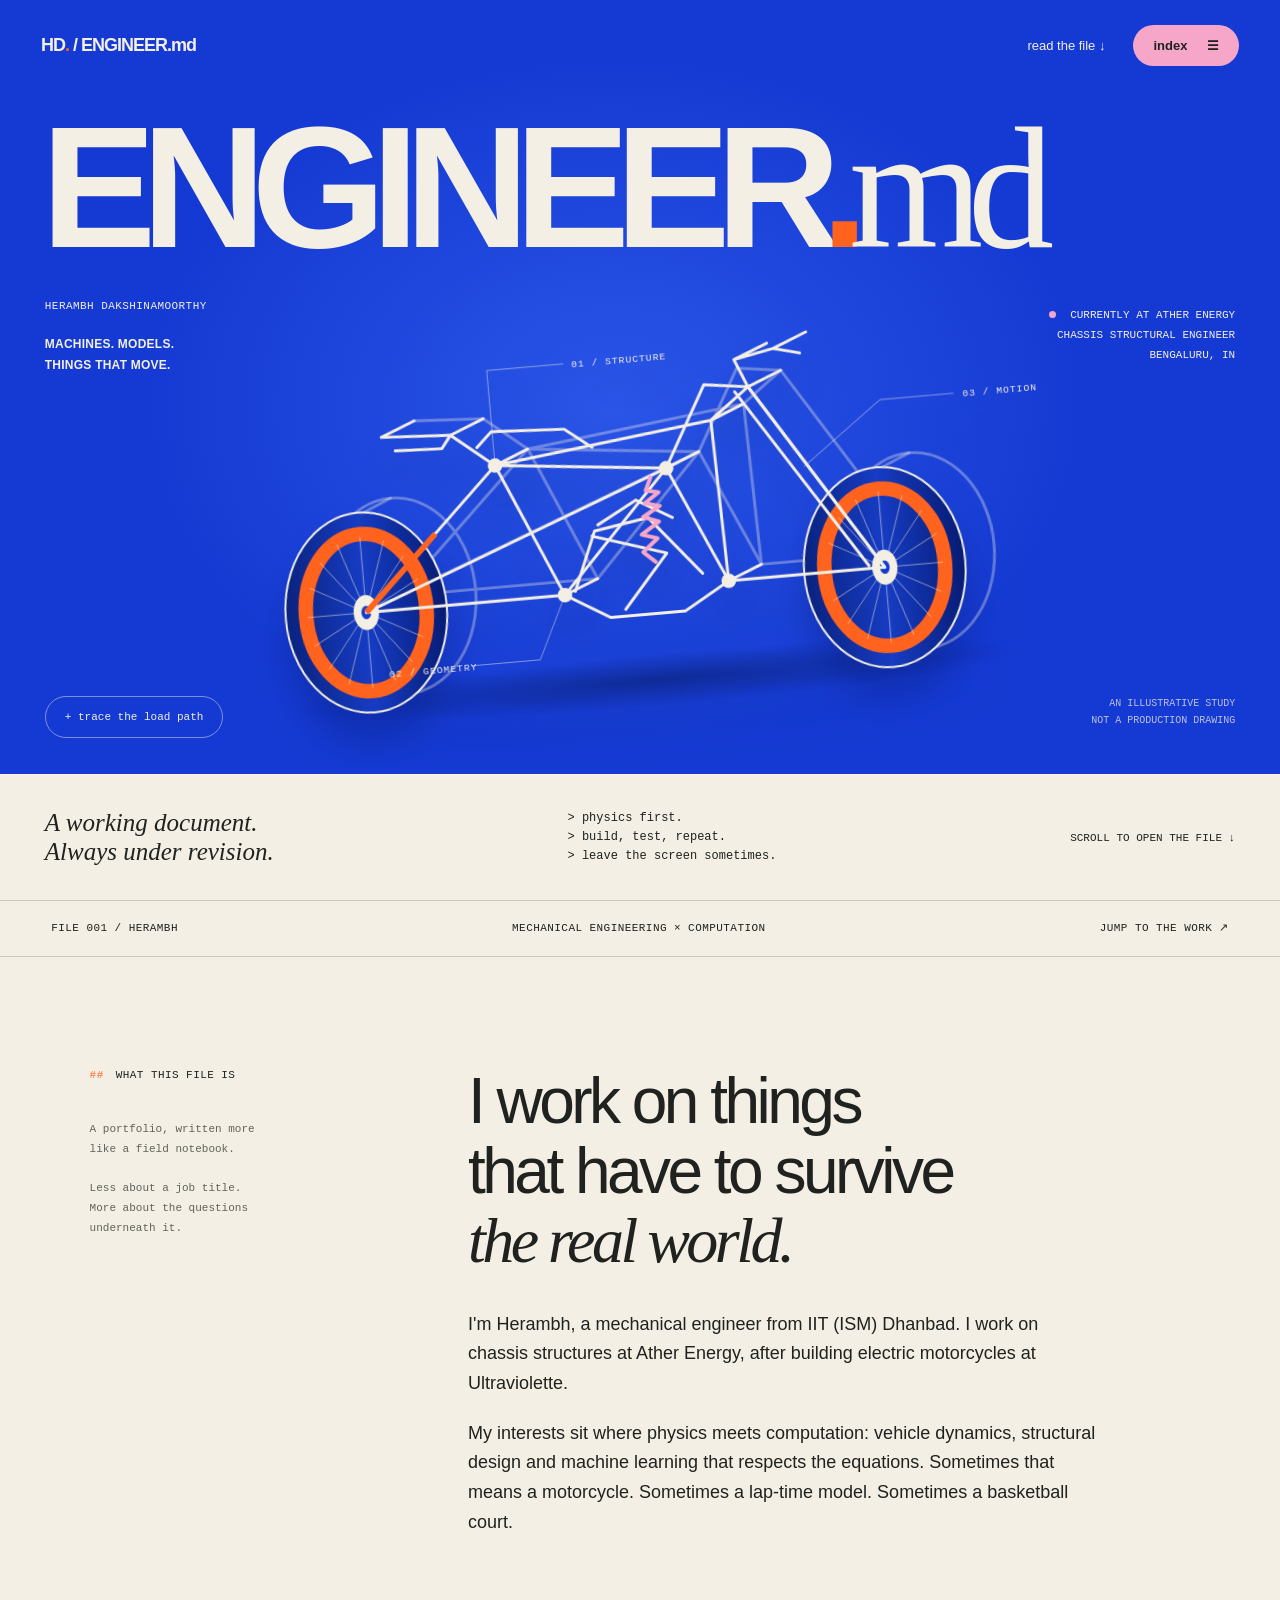
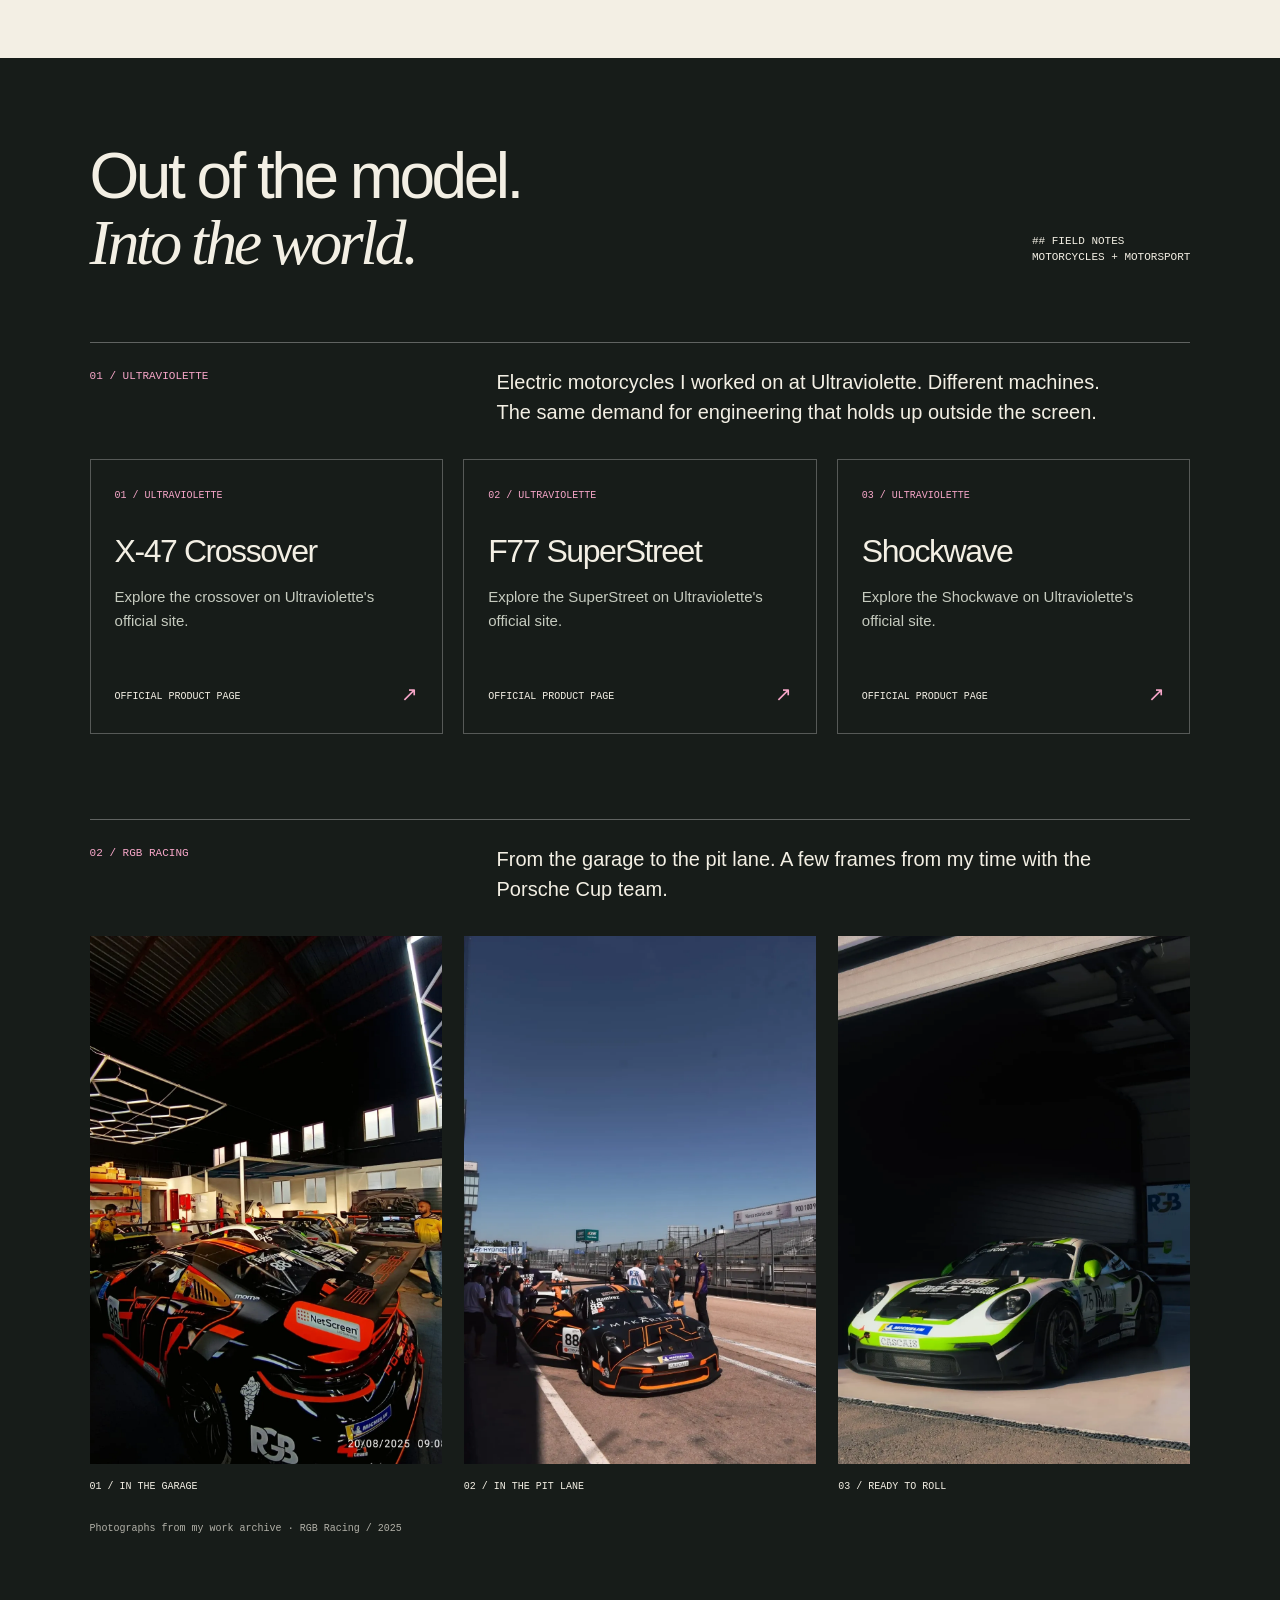
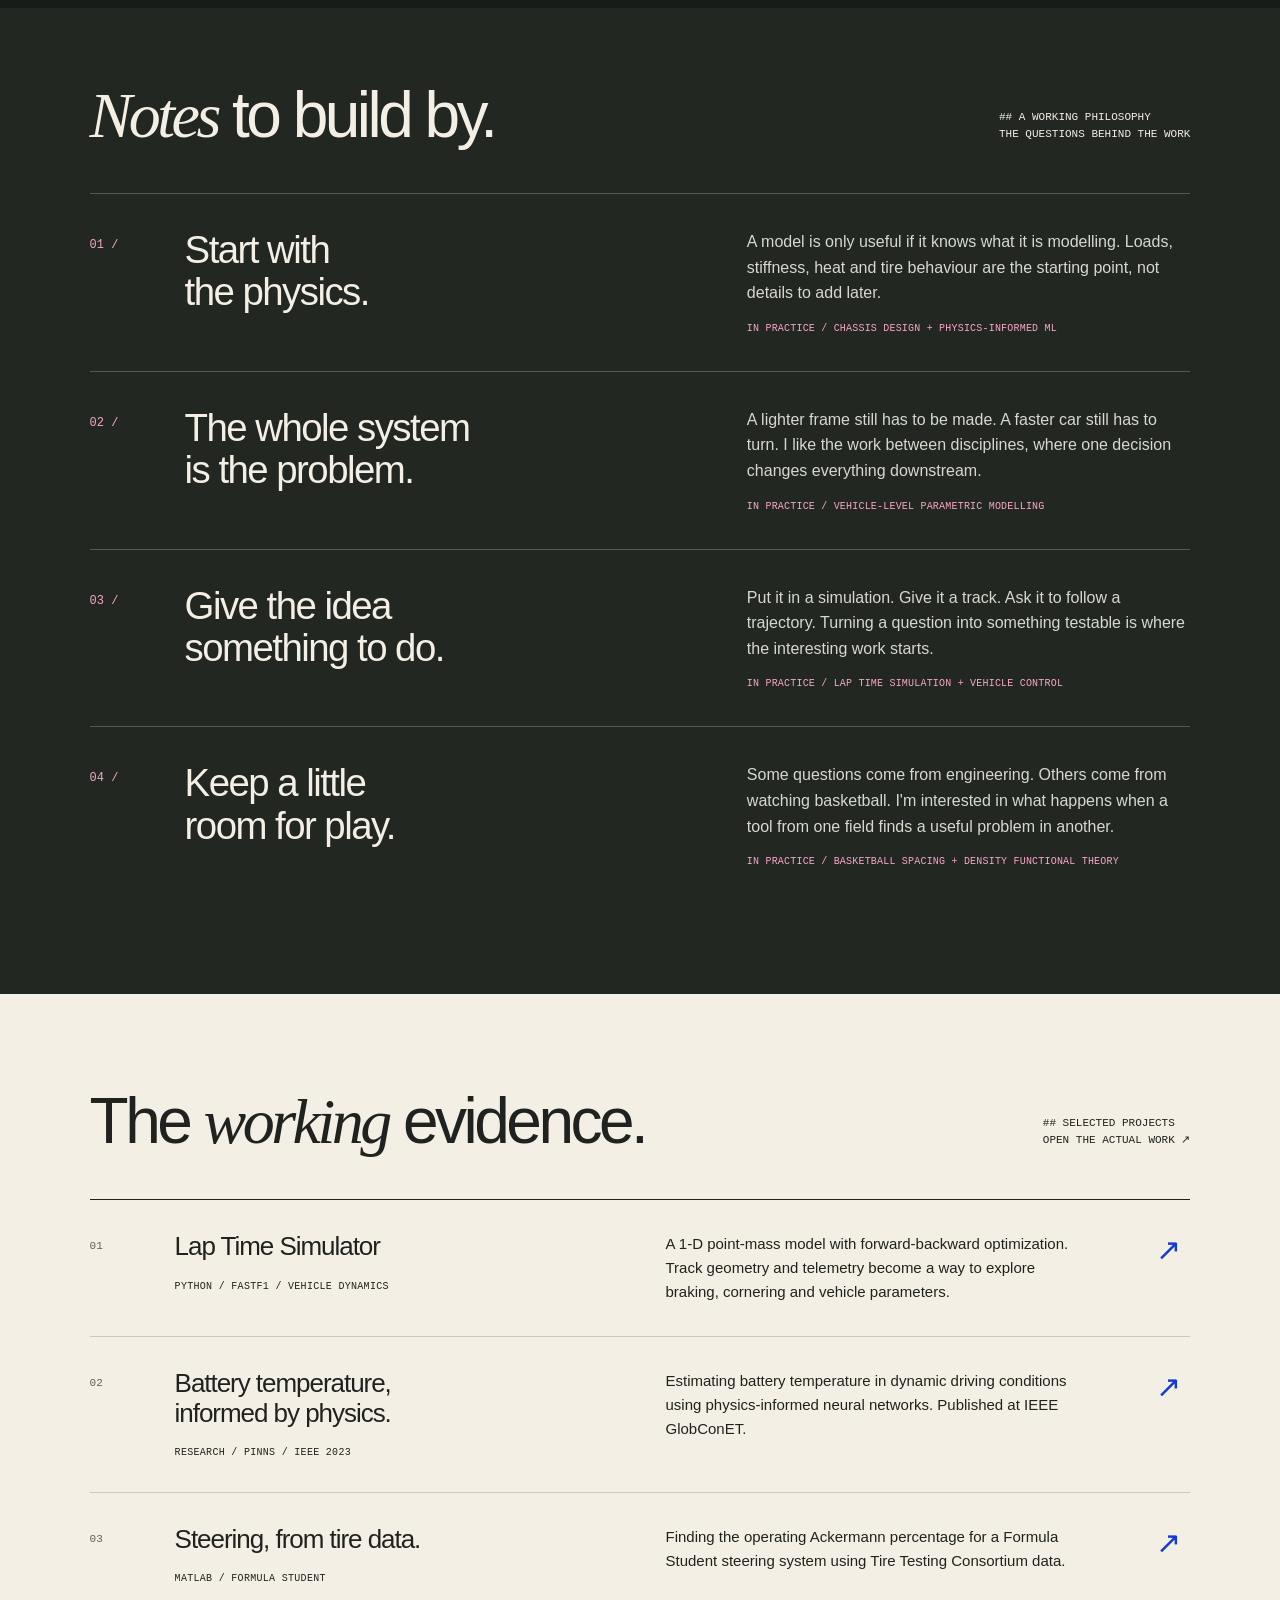
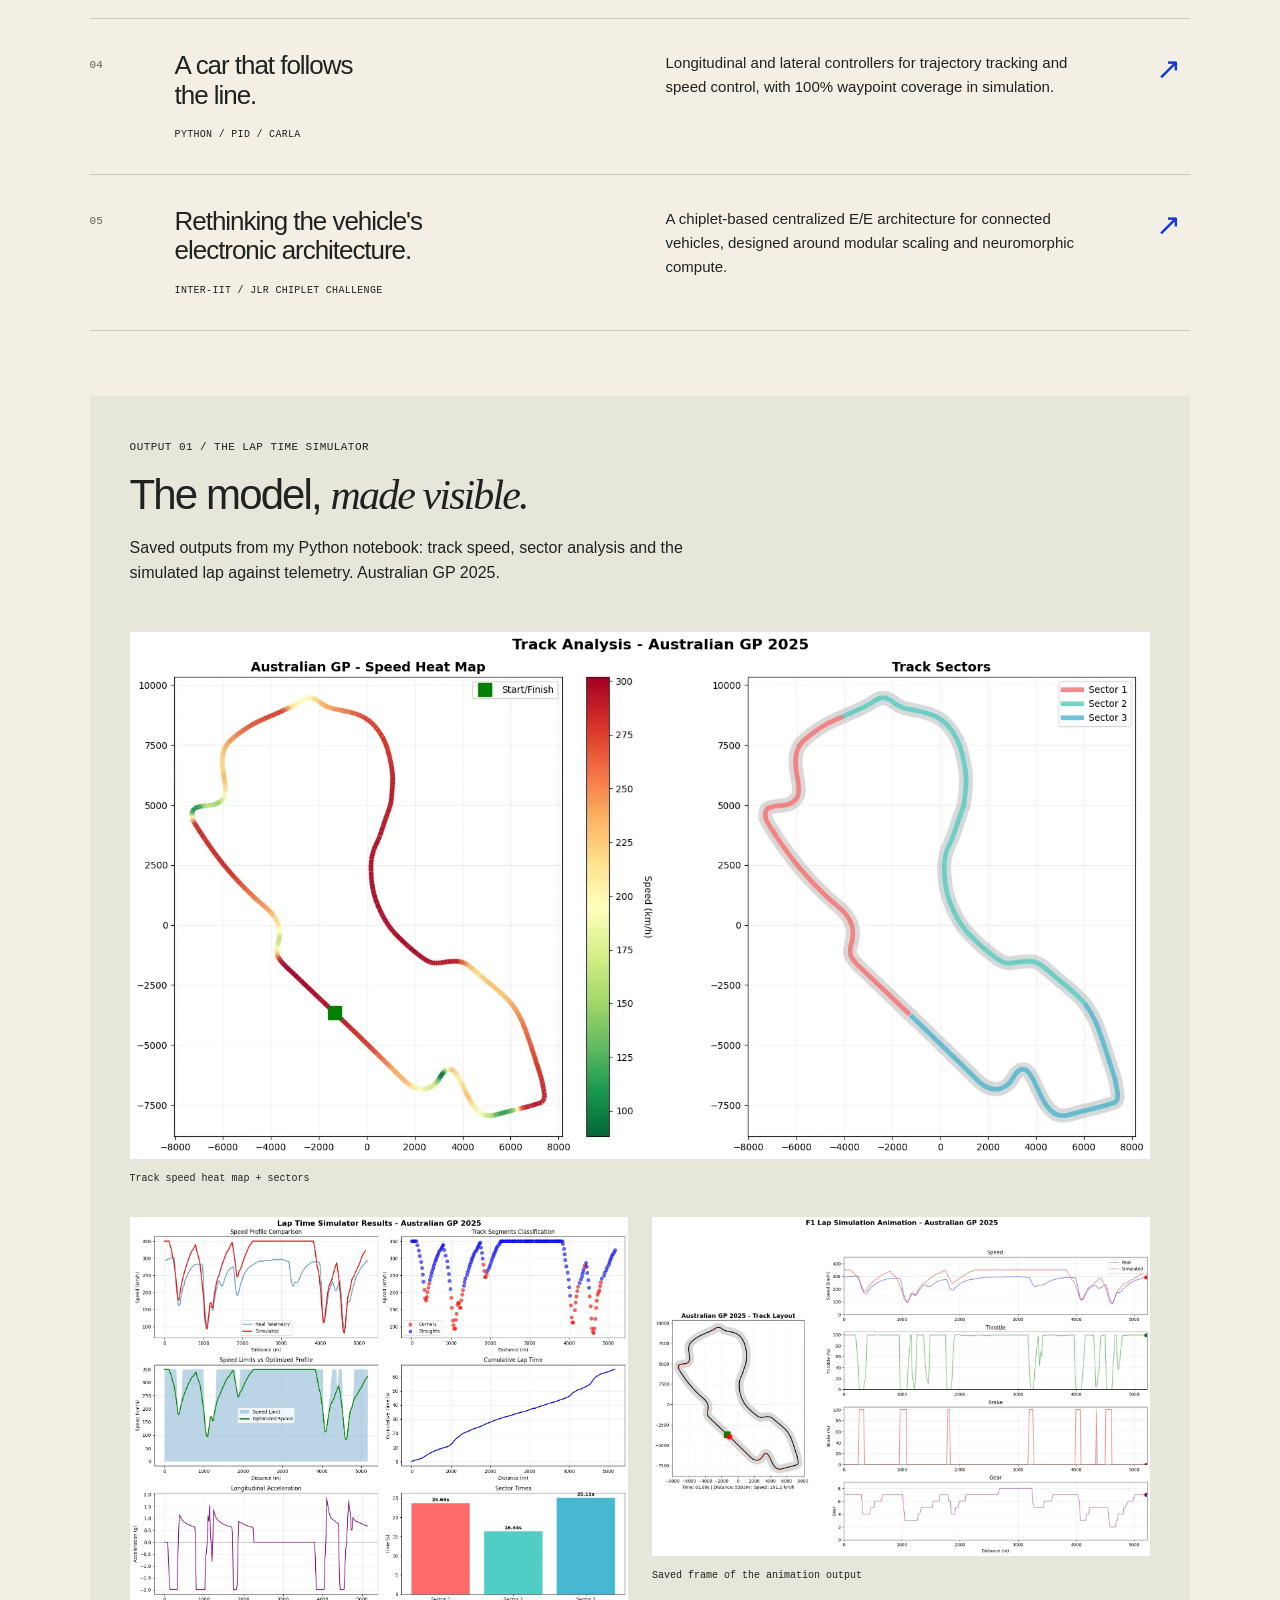
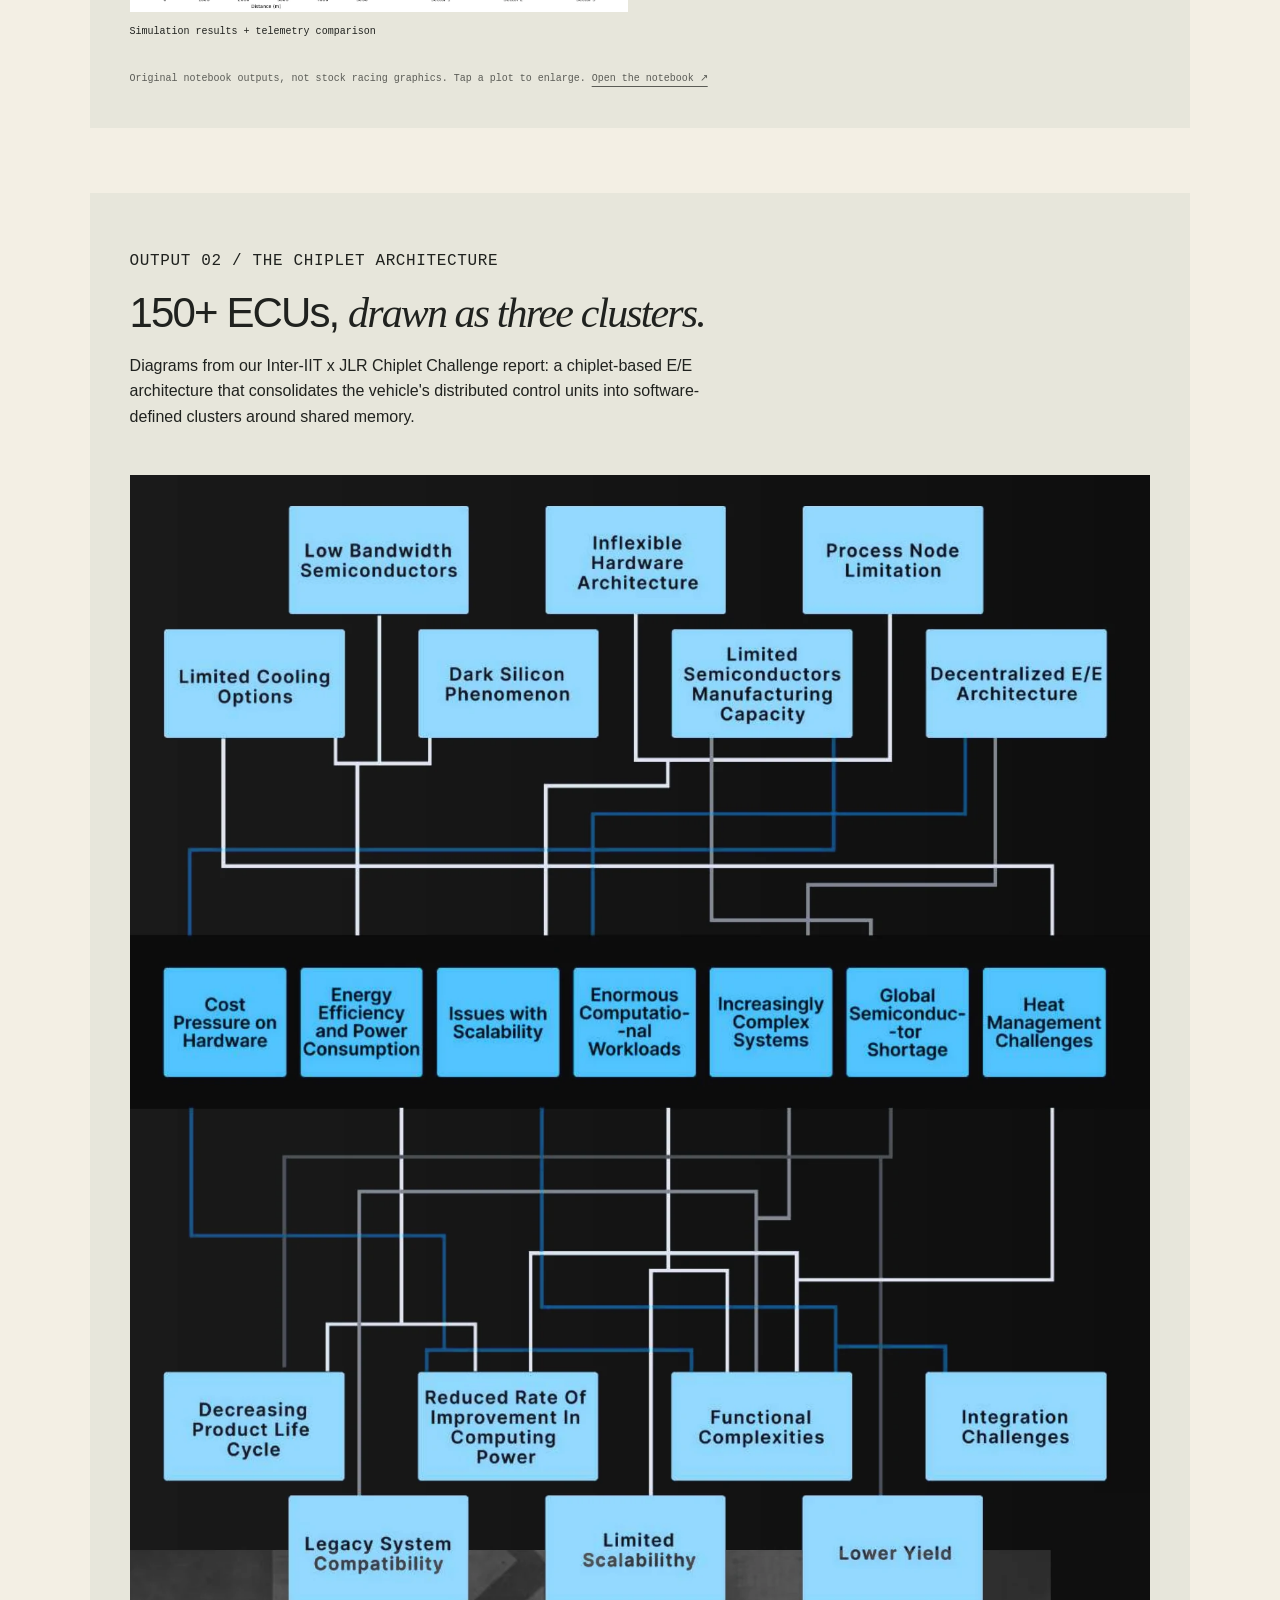
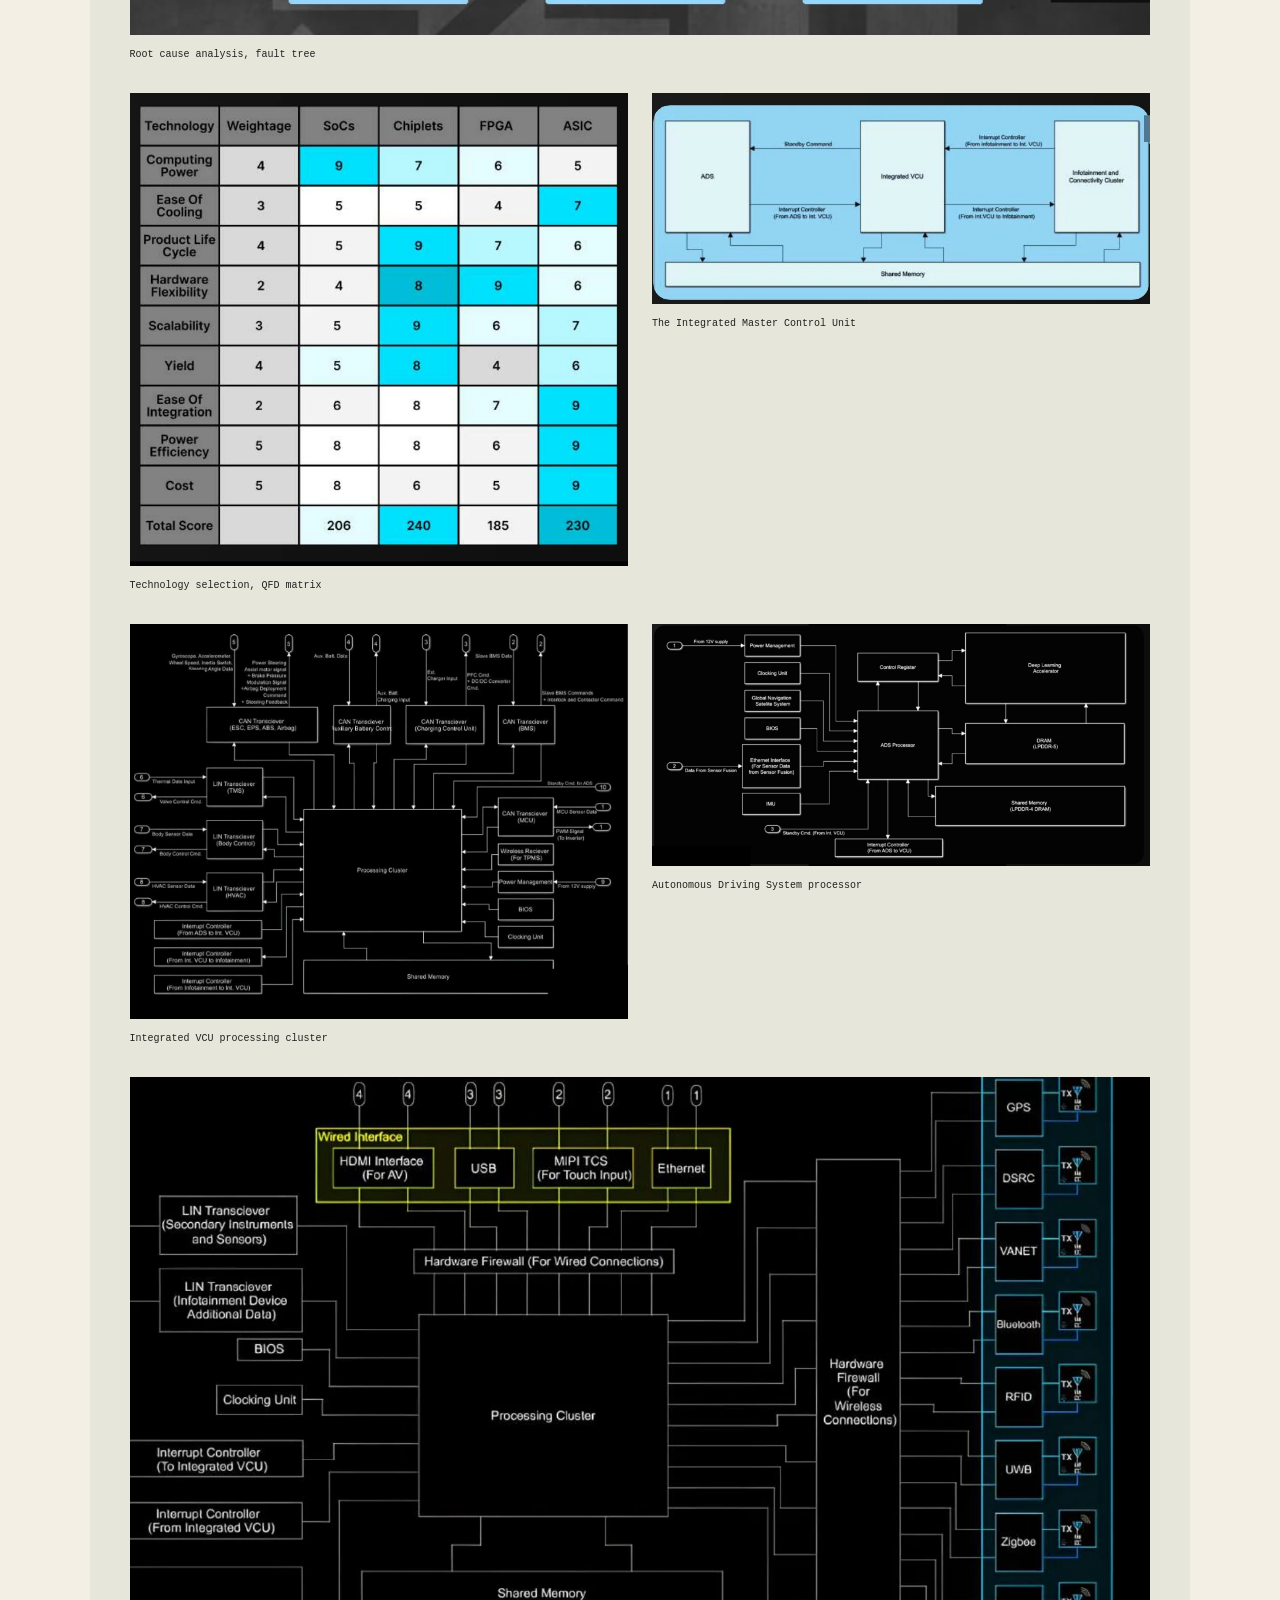
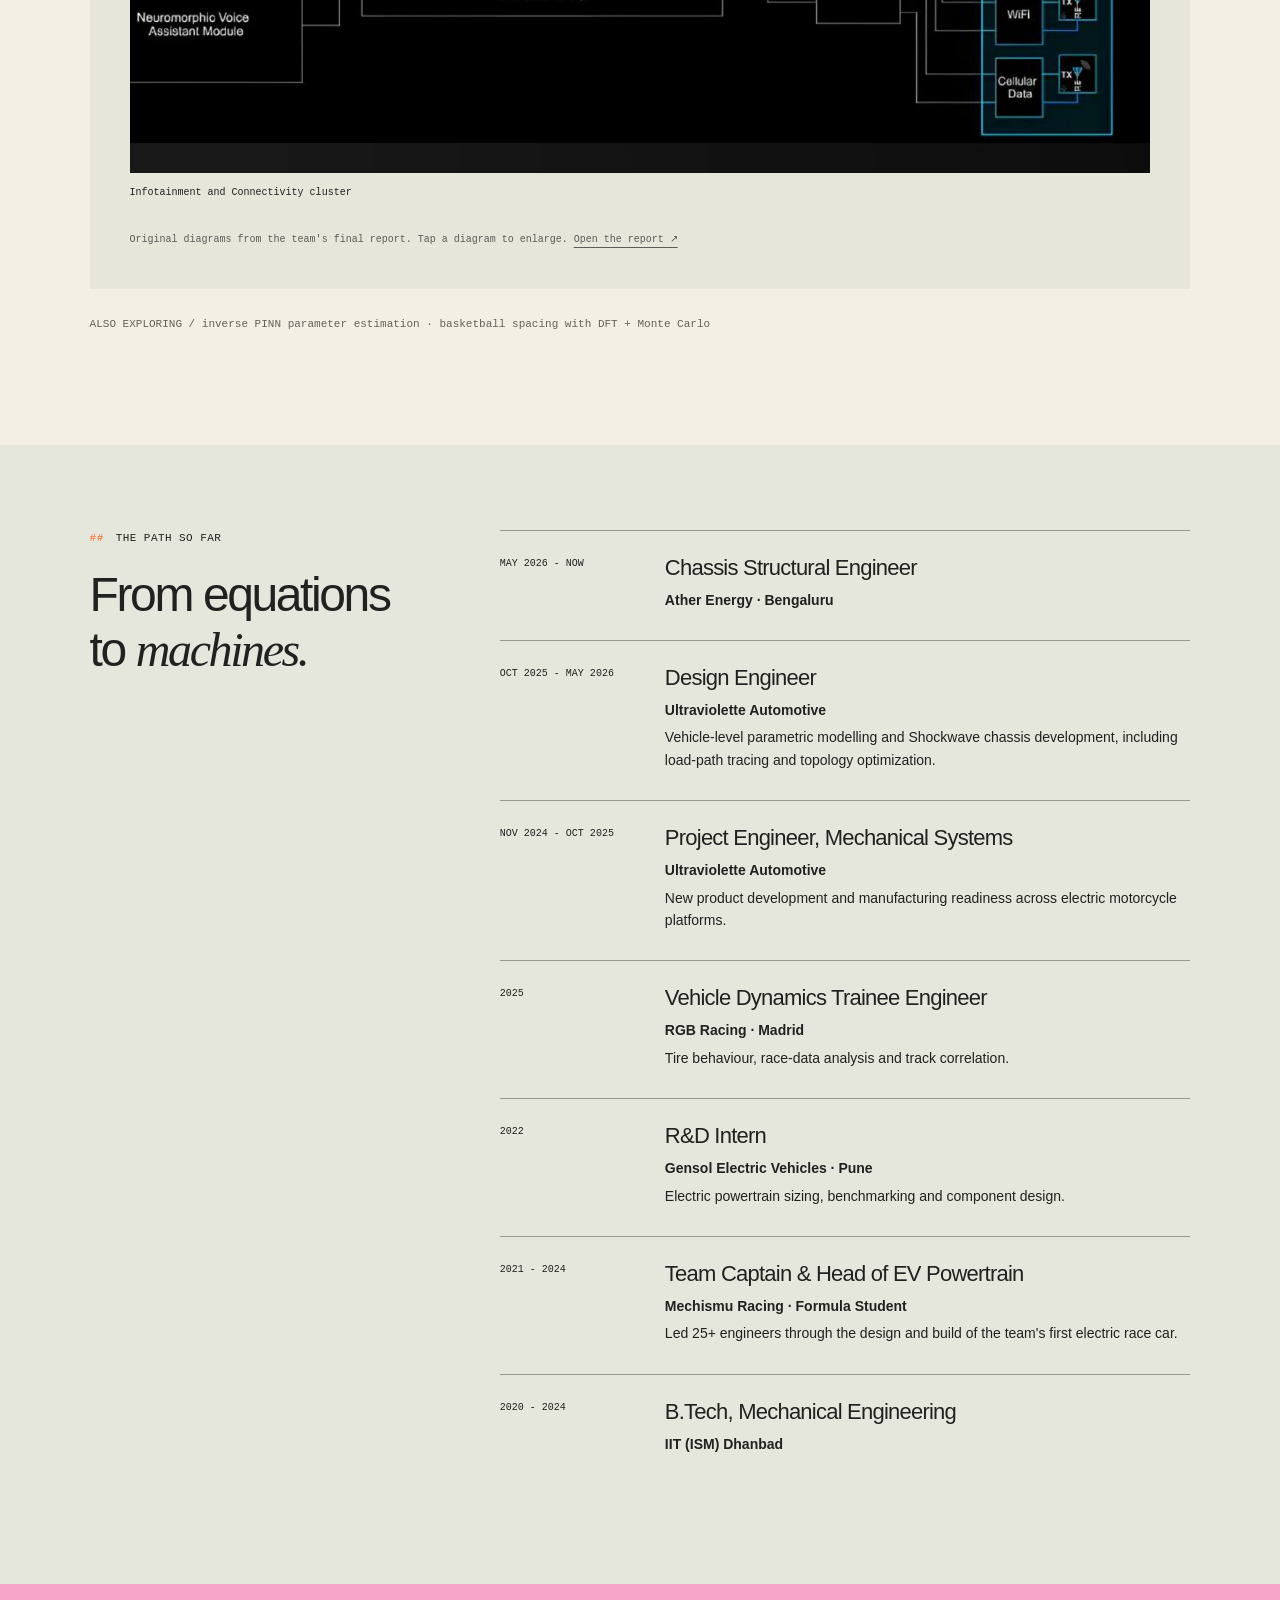
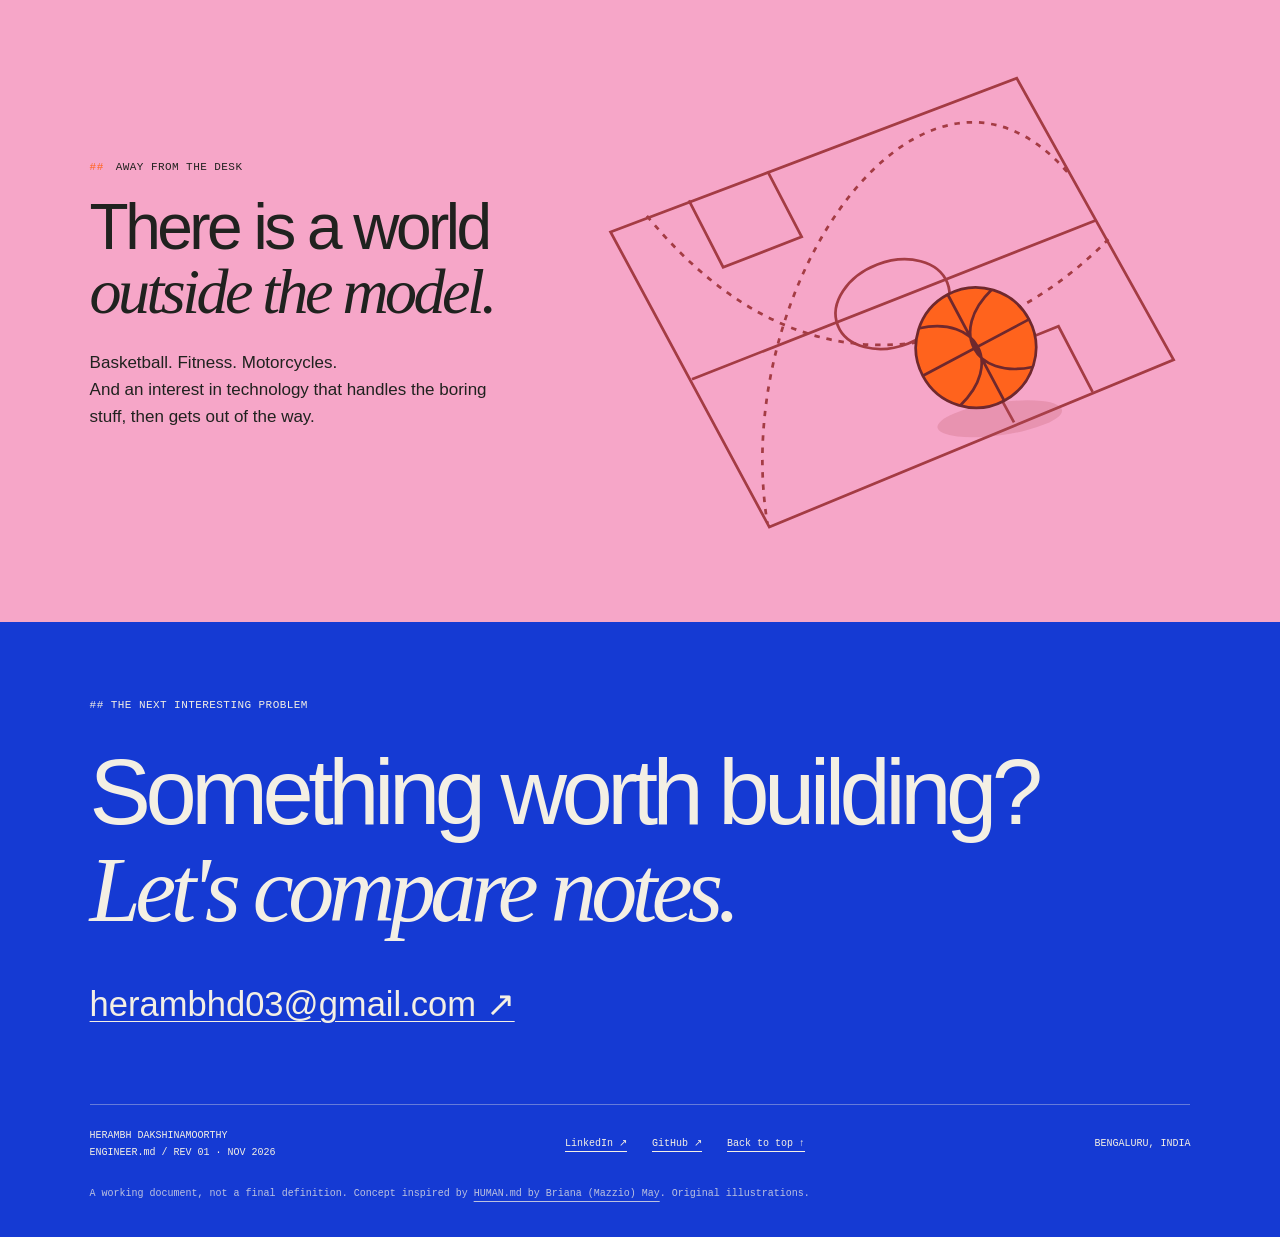
==== commit 472bee95: "Rename 1-index.html to index.html" ====
--- a/index.html
+++ b/index.html
@@ -3,10 +3,12 @@
 <html lang="en"><head><meta charset="utf-8"/><meta content="width=device-width,initial-scale=1" name="viewport"/><meta content="#153ad3" name="theme-color"/><title>ENGINEER.md | Herambh Dakshinamoorthy</title><meta content="Herambh Dakshinamoorthy. Chassis Structural Engineer. Machines, models and things that move." name="description"/><style>
 :root{--blue:#153ad3;--ink:#20221f;--paper:#f3efe4;--orange:#ff631d;--pink:#f6a6c8;--line:#ccc9bd;--mono:'Courier New',monospace}*{box-sizing:border-box}html{scroll-behavior:smooth;scroll-padding-top:90px}body{margin:0;background:var(--paper);color:var(--ink);font-family:Arial,Helvetica,sans-serif}::selection{background:var(--pink);color:var(--ink)}a{color:inherit;text-decoration-thickness:1px;text-underline-offset:5px}button,a{-webkit-tap-highlight-color:transparent}button{font:inherit;cursor:pointer}button:focus-visible,a:focus-visible,summary:focus-visible{outline:3px solid var(--orange);outline-offset:6px}.skip{position:fixed;top:-80px;left:20px;background:var(--paper);color:var(--ink);padding:15px;z-index:100}.skip:focus{top:15px}.topbar{position:absolute;top:0;left:0;width:100%;display:flex;align-items:center;justify-content:space-between;gap:16px;padding:25px 3.2%;z-index:5;color:var(--paper)}.wordmark{font-weight:800;letter-spacing:-1px;text-decoration:none;font-size:18px;white-space:nowrap}.dot{color:var(--orange)}.toplinks{display:flex;align-items:center;gap:28px;font-size:13px}.toplinks a{text-decoration:none}.index-btn{border:0;background:var(--pink);padding:13px 20px;border-radius:30px;color:var(--ink);font-weight:700}.index-btn span{margin-left:16px}.hero{background:var(--blue);color:var(--paper);position:relative;overflow:hidden;min-height:850px;height:900px;max-height:1100px;isolation:isolate}.hero:before{content:'';position:absolute;inset:0;background:radial-gradient(ellipse at 48% 45%,#4274ff77,transparent 50%);z-index:-1}.hero-title{position:relative;z-index:1;margin:0;padding:110px 3.2% 0;font-size:clamp(70px,13.5vw,210px);font-weight:800;letter-spacing:-.085em;line-height:.9;white-space:nowrap}.hero-title .ext{font-family:Georgia,serif;font-weight:400;letter-spacing:-.09em}.hero-title .dot{display:inline-block;margin:0 -.03em}.hero-kicker{position:absolute;top:33%;left:3.5%;font:11px/1.7 var(--mono);letter-spacing:.04em;text-transform:uppercase;width:180px}.hero-kicker strong{font-family:Arial,sans-serif;font-size:12px;font-weight:700;letter-spacing:.02em}.hero-status{position:absolute;top:34%;right:3.5%;font:11px/1.8 var(--mono);text-align:right}.hero-status i{width:7px;height:7px;background:var(--pink);display:inline-block;border-radius:50%;margin-right:8px}.scene{position:absolute;top:29%;width:76%;left:12%;height:55%;display:flex;align-items:center;justify-content:center}.machine{width:100%;height:100%;overflow:visible;filter:drop-shadow(0 30px 18px #07186e55);transform:rotate(-5deg);transition:transform 1s cubic-bezier(.2,.7,.2,1)}.scene:hover .machine{transform:rotate(-2deg) translateY(-10px)}.machine .frame{stroke:var(--paper);stroke-width:3;fill:none;stroke-linecap:round;stroke-linejoin:round}.machine .back{opacity:.35}.machine .wheel{fill:#09258e;stroke:var(--paper);stroke-width:2}.machine .rim{fill:none;stroke:var(--orange);stroke-width:15}.machine .spokes{stroke:#efe8d9;stroke-width:1;opacity:.55}.machine .load{stroke:var(--orange);stroke-width:6;fill:none;stroke-linejoin:round;stroke-dasharray:1000;stroke-dashoffset:1000;transition:stroke-dashoffset 1.3s}.load-active .load{stroke-dashoffset:0}.machine text{font:10px var(--mono);fill:var(--paper);letter-spacing:1px}.machine .callout{stroke:var(--paper);stroke-width:1;opacity:.5;fill:none}.bench{position:absolute;bottom:0;left:0;width:100%;height:14%;background:var(--paper);color:var(--ink);display:flex;align-items:center;justify-content:space-between;padding:20px 3.5%;gap:15px;border-top:1px solid #ffffff44}.bench p{font:12px/1.6 var(--mono);margin:0}.bench .note{font-family:Georgia,serif;font-style:italic;font-size:25px;line-height:1.15;max-width:330px}.bench a{font:11px var(--mono);text-decoration:none;white-space:nowrap}.load-btn{position:absolute;bottom:18%;left:3.5%;border:1px solid #f3efe478;background:transparent;color:var(--paper);border-radius:30px;padding:14px 19px;font:11px var(--mono);z-index:2}.load-btn:hover{background:#ffffff15}.scene-note{position:absolute;bottom:19%;right:3.5%;font:10px/1.7 var(--mono);text-align:right;opacity:.75}.readbar{border-top:1px solid var(--line);border-bottom:1px solid var(--line);display:flex;align-items:center;justify-content:space-between;gap:24px;padding:20px 4%;font:11px/1.4 var(--mono);letter-spacing:.04em}.readbar a{text-decoration:none}.intro{padding:110px 7% 100px;display:grid;grid-template-columns:1fr 2.2fr;gap:50px}.eyebrow{font:11px/1.6 var(--mono);text-transform:uppercase;letter-spacing:.04em}.hash{color:var(--orange);margin-right:12px}.intro h2{font-size:clamp(36px,5vw,70px);font-weight:400;line-height:1.08;letter-spacing:-.055em;margin:0 0 35px;max-width:900px}.serif{font-family:Georgia,serif;font-weight:400;font-style:italic}.intro p{font-size:18px;line-height:1.65;max-width:630px;margin:20px 0}.side-note{font:11px/1.8 var(--mono);margin-top:35px;max-width:180px;color:#62625a}.principles{background:#222721;color:var(--paper);padding:70px 7% 90px}.section-head{display:flex;align-items:end;justify-content:space-between;gap:25px;margin-bottom:40px}.section-head h2{font-size:clamp(34px,5vw,64px);font-weight:400;letter-spacing:-.055em;margin:0}.section-head p{font:11px/1.5 var(--mono);max-width:210px}.principle{border-top:1px solid #f3efe440;display:grid;grid-template-columns:65px 1.2fr 1fr;gap:30px;padding:35px 0;align-items:start}.number{font:12px var(--mono);color:var(--pink);padding-top:9px}.principle h3{font-size:clamp(27px,3vw,41px);font-weight:400;letter-spacing:-.04em;line-height:1.1;margin:0;max-width:430px}.principle p{font-size:16px;line-height:1.6;margin:0;max-width:460px;color:#d7d9ce}.principle small{display:block;font:10px/1.5 var(--mono);margin-top:15px;color:var(--pink);text-transform:uppercase;letter-spacing:.02em}.work{padding:90px 7% 100px}.work-list{border-top:1px solid var(--ink)}.project{display:grid;grid-template-columns:60px 1fr 1fr 34px;gap:25px;padding:32px 0;border-bottom:1px solid var(--line);text-decoration:none;align-items:start}.project:hover h3{text-decoration:underline;text-underline-offset:6px}.project .id{font:11px var(--mono);padding-top:8px;color:#62625a}.project h3{font-size:26px;font-weight:400;letter-spacing:-.04em;line-height:1.13;margin:0 0 13px}.tag{font:10px/1.5 var(--mono);text-transform:uppercase;letter-spacing:.03em}.project p{font-size:15px;line-height:1.6;margin:0;max-width:410px}.arrow{font-size:30px;color:var(--blue)}.lab-note{margin-top:26px;font:11px/1.7 var(--mono);color:#62625a}.history{background:#e5e6dc;padding:85px 7% 100px;display:grid;grid-template-columns:1fr 2fr;gap:65px}.history h2{font-size:48px;letter-spacing:-.05em;font-weight:400;margin:20px 0}.job{display:grid;grid-template-columns:140px 1fr;gap:25px;padding:24px 0;border-top:1px solid #969b8b}.job time{font:10px/1.7 var(--mono)}.job h3{font-size:22px;letter-spacing:-.035em;font-weight:400;margin:0 0 8px}.job p{font-size:14px;margin:5px 0;line-height:1.6}.job .org{font-weight:700}.offscreen{background:var(--pink);padding:80px 7%;display:grid;grid-template-columns:1fr 1.4fr;gap:70px;align-items:center}.offscreen h2{font-size:clamp(40px,5vw,70px);line-height:1;letter-spacing:-.055em;font-weight:400;margin:18px 0 25px}.offscreen p{font-size:17px;line-height:1.6;max-width:480px}.court{width:100%;height:auto;transform:rotate(-8deg)}.contact{background:var(--blue);color:var(--paper);padding:75px 7% 25px}.contact h2{font-weight:400;font-size:clamp(45px,7.2vw,105px);letter-spacing:-.06em;line-height:1.05;max-width:1000px;margin:30px 0 45px}.contact .email{font-size:clamp(17px,2.7vw,35px);overflow-wrap:anywhere}.footer{border-top:1px solid #f3efe45c;margin-top:80px;padding-top:22px;display:flex;align-items:center;justify-content:space-between;gap:20px;flex-wrap:wrap;font:10px/1.7 var(--mono)}.social{display:flex;gap:25px}.credit{font:10px/1.7 var(--mono);opacity:.75;margin-top:24px}.credit a{white-space:nowrap}dialog{position:fixed;inset:0 0 0 auto;width:min(520px,100%);height:100dvh;max-height:100dvh;max-width:100%;margin:0;border:0;background:var(--paper);color:var(--ink);padding:30px 35px}dialog::backdrop{background:#091239aa;backdrop-filter:blur(5px)}.dialog-head{display:flex;justify-content:space-between;align-items:center;font:12px var(--mono);margin-bottom:55px}.close{background:none;border:1px solid var(--line);border-radius:50%;width:44px;height:44px;font-size:22px}.menu-link{display:flex;gap:20px;padding:23px 0;border-top:1px solid var(--line);font-size:27px;letter-spacing:-.04em;text-decoration:none}.menu-link span{font:10px var(--mono);color:var(--blue);padding-top:8px}.menu-foot{margin-top:40px;font:11px/1.8 var(--mono);color:#62625a}.progress{position:fixed;top:0;left:0;height:3px;background:var(--orange);z-index:20;transform-origin:left;width:100%;transform:scaleX(0)}@media(min-width:1600px){.hero-title{padding-top:115px}.scene{top:27%;height:58%}}@media(max-width:900px){.hero{min-height:760px}.hero-title{padding-top:130px;font-size:13vw}.hero-kicker{top:28%}.hero-status{top:29%}.scene{width:100%;left:0;top:35%;height:41%}.scene-note{bottom:19%}.bench .note{font-size:21px;max-width:230px}.intro{grid-template-columns:1fr;gap:35px;padding:70px 7%}.side-note{display:none}.principle{grid-template-columns:35px 1fr;gap:20px}.principle p{grid-column:2;max-width:none}.project{grid-template-columns:30px 1fr 28px;gap:18px}.project p{grid-column:2;grid-row:2}.project .arrow{grid-column:3;grid-row:1}.history{grid-template-columns:1fr;gap:25px}.history h2{margin-bottom:0}.offscreen{gap:35px}.section-head p{max-width:170px}}@media(max-width:560px){.topbar{padding:22px 6%}.wordmark{font-size:15px}.toplinks{gap:15px;font-size:11px}.toplinks .read-link{display:none}.index-btn{padding:12px 15px}.hero{min-height:880px;max-height:none}.hero-title{white-space:normal;padding:110px 6% 0;font-size:16.5vw;line-height:.9;letter-spacing:-.07em}.hero-title .ext{font-size:1.2em}.hero-kicker{left:6%;top:30%;font-size:9px;width:160px}.hero-kicker strong{font-size:10px}.hero-status{right:6%;top:31%;font-size:9px;max-width:125px}.scene{width:120%;left:-10%;top:38%;height:32%}.machine{transform:rotate(-8deg)}.load-btn{left:6%;bottom:220px;font-size:10px;padding:13px 16px}.scene-note{bottom:225px;right:6%;font-size:8px;max-width:110px}.bench{height:190px;padding:20px 6%;align-items:start;flex-wrap:wrap;gap:12px}.bench .note{font-size:22px;width:55%;max-width:none}.bench p:not(.note){width:38%;max-width:none}.bench a{width:100%;font-size:10px}.readbar{padding:18px 6%;font-size:9px;gap:10px}.readbar .meta{display:none}.intro{padding:60px 6%;gap:28px}.intro h2{font-size:39px}.intro p{font-size:16px}.principles,.work,.history{padding:60px 6%}.section-head{display:block}.section-head p{margin-top:22px;max-width:260px}.section-head h2{font-size:38px}.principle{gap:16px;padding:26px 0;grid-template-columns:25px 1fr}.principle h3{font-size:29px}.principle p{font-size:15px}.project{padding:27px 0;gap:12px;grid-template-columns:22px 1fr 23px}.project h3{font-size:24px}.project p{font-size:14px}.job{grid-template-columns:1fr;gap:10px;padding:22px 0}.job time{font-size:10px}.job h3{font-size:22px}.history h2{font-size:40px}.offscreen{padding:60px 6%;grid-template-columns:1fr;gap:20px}.court{max-width:300px;margin:auto;display:block}.offscreen h2{font-size:48px}.offscreen p{font-size:16px}.contact{padding:60px 6% 25px}.contact h2{font-size:51px;margin-top:30px}.contact .email{font-size:19px}.footer{margin-top:60px;align-items:start;flex-direction:column;gap:22px}.credit{font-size:9px}.menu-link{font-size:24px}dialog{padding:25px}}@media(prefers-reduced-motion:reduce){html{scroll-behavior:auto}*,*:before,*:after{animation:none!important;transition:none!important}.scene:hover .machine{transform:none}}
 
-.field-notes{background:#171c19;color:var(--paper);padding:85px 7% 70px}.field-notes .section-head{margin-bottom:65px}.field-notes .section-head h2{line-height:1.04}.photo-context{display:grid;grid-template-columns:1fr 2fr;gap:60px;padding-top:24px;border-top:1px solid #ffffff50;margin-bottom:32px}.photo-context>span{font:11px/1.7 var(--mono);color:var(--pink)}.photo-context p{font-size:20px;line-height:1.5;max-width:620px;margin:0}.bike-gallery{display:grid;grid-template-columns:1fr 1fr;gap:32px 24px}.bike-gallery figure:first-child{grid-column:1/-1}.field-notes figure,.lap-visuals figure{margin:0}.photo-open{display:block;border:0;background:none;padding:0;width:100%;text-align:left;cursor:zoom-in}.photo-open img{width:100%;display:block}.bike-photo img{aspect-ratio:16/9;object-fit:cover}.bike-photo:first-child img{aspect-ratio:1.85;object-position:center 55%}.bike-photo:last-child img{object-fit:contain;background:#02020c}.field-notes figcaption{display:flex;justify-content:space-between;gap:12px;font:10px/1.7 var(--mono);margin-top:14px;text-transform:uppercase}.bike-photo figcaption span:last-child{color:#acb4a5}.photo-credit{font:10px/1.8 var(--mono);opacity:.7;margin:25px 0 0}.racing-context{margin-top:85px}.racing-gallery{display:grid;grid-template-columns:repeat(3,1fr);gap:22px}.racing-gallery img{aspect-ratio:2/3;object-fit:cover}.lap-visuals{margin-top:65px;background:#e7e6db;padding:40px;display:grid;grid-template-columns:1fr 1fr;gap:30px 24px}.lap-intro{grid-column:1/-1;max-width:680px}.lap-intro h3{font-size:42px;line-height:1.1;font-weight:400;letter-spacing:-.045em;margin:16px 0}.lap-intro p{font-size:16px;line-height:1.6;max-width:570px}.lap-visuals figure:nth-child(2){grid-column:1/-1}.lap-visuals img{background:white;object-fit:contain}.lap-visuals figcaption{font:10px/1.6 var(--mono);margin-top:12px}.lap-visuals .photo-credit{grid-column:1/-1;margin:0}#photo-viewer{inset:0;width:100%;height:100dvh;max-width:100%;padding:60px 20px 20px;background:#111814;color:white;z-index:200}#photo-viewer img{display:block;width:100%;height:calc(100% - 20px);object-fit:contain}.photo-close{position:absolute;top:16px;right:20px;border:1px solid #ffffff80;background:#111814;color:white;padding:10px 16px;border-radius:30px;font:12px var(--mono)}#menu .dialog-head{margin-bottom:20px}#menu .menu-link{padding:17px 0}#menu .menu-foot{margin-top:25px}@media(max-width:560px){.field-notes{padding:60px 6%}.field-notes .section-head{margin-bottom:40px}.photo-context{grid-template-columns:1fr;gap:18px}.photo-context p{font-size:18px}.bike-gallery,.racing-gallery{grid-template-columns:1fr;gap:30px}.bike-gallery figure:first-child{grid-column:auto}.bike-photo:first-child img{aspect-ratio:4/3}.bike-photo figcaption{font-size:9px}.bike-photo figcaption span:last-child{display:none}.racing-gallery img{aspect-ratio:auto;max-height:none}.racing-context{margin-top:55px}.lap-visuals{padding:24px 16px;grid-template-columns:1fr;margin:45px -6.8% 0;gap:28px}.lap-intro,.lap-visuals figure:nth-child(2),.lap-visuals .photo-credit{grid-column:auto}.lap-intro h3{font-size:33px}.lap-intro p{font-size:15px}#menu .menu-link{font-size:22px;padding:15px 0}#menu .menu-foot{font-size:10px;margin-top:18px}}
+.field-notes{background:#171c19;color:var(--paper);padding:85px 7% 70px}.field-notes .section-head{margin-bottom:65px}.field-notes .section-head h2{line-height:1.04}.photo-context{display:grid;grid-template-columns:1fr 2fr;gap:60px;padding-top:24px;border-top:1px solid #ffffff50;margin-bottom:32px}.photo-context>span{font:11px/1.7 var(--mono);color:var(--pink)}.photo-context p{font-size:20px;line-height:1.5;max-width:620px;margin:0}.bike-gallery{display:grid;grid-template-columns:1fr 1fr;gap:32px 24px}.bike-gallery figure:first-child{grid-column:1/-1}.field-notes figure,.lap-visuals figure{margin:0}.photo-open{display:block;border:0;background:none;padding:0;width:100%;text-align:left;cursor:zoom-in}.photo-open img{width:100%;display:block}.bike-photo img{aspect-ratio:16/9;object-fit:cover}.bike-photo:first-child img{aspect-ratio:1.85;object-position:center 55%}.bike-photo:last-child img{object-fit:contain;background:#02020c}.field-notes figcaption{display:flex;justify-content:space-between;gap:12px;font:10px/1.7 var(--mono);margin-top:14px;text-transform:uppercase}.bike-photo figcaption span:last-child{color:#acb4a5}.photo-credit{font:10px/1.8 var(--mono);opacity:.7;margin:25px 0 0}.racing-context{margin-top:85px}.racing-gallery{display:grid;grid-template-columns:repeat(3,1fr);gap:22px}.racing-gallery img{aspect-ratio:2/3;object-fit:cover}.lap-visuals{margin-top:65px;background:#e7e6db;padding:40px;display:grid;grid-template-columns:1fr 1fr;gap:30px 24px}.lap-intro{grid-column:1/-1;max-width:680px}.lap-intro h3{font-size:42px;line-height:1.1;font-weight:400;letter-spacing:-.045em;margin:16px 0}.lap-intro p{font-size:16px;line-height:1.6;max-width:570px}.lap-visuals figure:nth-child(2){grid-column:1/-1}
+.jlr-visuals figure.wide{grid-column:1/-1}.lap-visuals img{background:white;object-fit:contain}.lap-visuals figcaption{font:10px/1.6 var(--mono);margin-top:12px}.lap-visuals .photo-credit{grid-column:1/-1;margin:0}#photo-viewer{inset:0;width:100%;height:100dvh;max-width:100%;padding:60px 20px 20px;background:#111814;color:white;z-index:200}#photo-viewer img{display:block;width:100%;height:calc(100% - 20px);object-fit:contain}.photo-close{position:absolute;top:16px;right:20px;border:1px solid #ffffff80;background:#111814;color:white;padding:10px 16px;border-radius:30px;font:12px var(--mono)}#menu .dialog-head{margin-bottom:20px}#menu .menu-link{padding:17px 0}#menu .menu-foot{margin-top:25px}@media(max-width:560px){.field-notes{padding:60px 6%}.field-notes .section-head{margin-bottom:40px}.photo-context{grid-template-columns:1fr;gap:18px}.photo-context p{font-size:18px}.bike-gallery,.racing-gallery{grid-template-columns:1fr;gap:30px}.bike-gallery figure:first-child{grid-column:auto}.bike-photo:first-child img{aspect-ratio:4/3}.bike-photo figcaption{font-size:9px}.bike-photo figcaption span:last-child{display:none}.racing-gallery img{aspect-ratio:auto;max-height:none}.racing-context{margin-top:55px}.lap-visuals{padding:24px 16px;grid-template-columns:1fr;margin:45px -6.8% 0;gap:28px}.lap-intro,.lap-visuals figure:nth-child(2),.lap-visuals .photo-credit{grid-column:auto}.lap-intro h3{font-size:33px}.lap-intro p{font-size:15px}#menu .menu-link{font-size:22px;padding:15px 0}#menu .menu-foot{font-size:10px;margin-top:18px}}
 
 .bike-links{display:grid;grid-template-columns:repeat(3,minmax(0,1fr));gap:20px}.bike-link{display:flex;flex-direction:column;min-width:0;min-height:275px;padding:28px 24px;border:1px solid #ffffff45;text-decoration:none;transition:background .2s,border-color .2s}.bike-link:hover{background:#ffffff08;border-color:var(--pink)}.bike-number{font:10px/1.6 var(--mono);color:var(--pink)}.bike-link h3{font-size:32px;font-weight:400;letter-spacing:-.045em;line-height:1.12;margin:30px 0 16px}.bike-link p{font-size:15px;line-height:1.6;color:#c6cbbf;margin:0 0 26px}.bike-destination{font:10px/1.6 var(--mono);margin-top:auto;display:flex;justify-content:space-between;gap:10px}.bike-destination>span{color:var(--pink);font-size:20px;line-height:.7}.bike-link:hover h3{text-decoration:underline;text-underline-offset:6px}@media(max-width:760px){.bike-links{grid-template-columns:1fr;gap:16px}.bike-link{min-height:230px;padding:24px}.bike-link h3{margin-top:25px;font-size:32px}.bike-link p{max-width:400px}}
-</style></head><body><main class="portfolio-site"><a class="skip" href="#read">Skip to the text</a><header class="topbar"><a class="wordmark" href="#">HD<span class="dot">.</span> / ENGINEER.md</a><nav aria-label="Main" class="toplinks"><a class="read-link" href="#read">read the file ↓</a><button aria-haspopup="dialog" class="index-btn" id="open-menu">index <span aria-hidden="true">☰</span></button></nav></header><div><section aria-labelledby="hero-title" class="hero"><h1 class="hero-title" id="hero-title">ENGINEER<span class="dot">.</span><span class="ext">md</span></h1><div class="hero-kicker">HERAMBH DAKSHINAMOORTHY<br/><br/><strong>Machines. Models.<br/>Things that move.</strong></div><div class="hero-status"><i></i> CURRENTLY AT ATHER ENERGY<br/>CHASSIS STRUCTURAL ENGINEER<br/>BENGALURU, IN</div><div class="scene"><svg aria-labelledby="machine-title machine-desc" class="machine" role="img" viewbox="0 0 1000 440"><title id="machine-title">A machine, taken back to its first principles</title><desc id="machine-desc">An illustrative motorcycle frame, drawn as a technical wire sculpture with orange wheels. Toggle the load path to highlight the frame connections. This is not a production vehicle drawing.</desc><defs><radialgradient id="shadow"><stop stop-color="#05175a" stop-opacity=".5"></stop><stop offset="1" stop-color="#05175a" stop-opacity="0"></stop></radialgradient><lineargradient id="tire" x1="0" x2="1"><stop stop-color="#0a227e"></stop><stop offset=".5" stop-color="#163cc4"></stop><stop offset="1" stop-color="#061b72"></stop></lineargradient></defs><ellipse cx="506" cy="397" fill="url(#shadow)" rx="375" ry="27"></ellipse><g class="back frame"><ellipse cx="245" cy="288" rx="79" ry="101"></ellipse><ellipse cx="780" cy="288" rx="79" ry="101"></ellipse><path d="M245 288 390 149 565 167 619 288 780 288 656 91 611 85 565 167 245 288 450 288 390 149M390 149 615 122 619 288 565 167 450 288M245 288 390 149 450 288M615 122 656 91M390 149 347 114 276 110"></path></g><path class="frame back" d="M245 187 210 202M245 389 210 404M780 187 745 202M780 389 745 404"></path><g transform="translate(210 302)"><ellipse fill="url(#tire)" rx="83" ry="103" stroke="#f3efe4" stroke-width="2"></ellipse><ellipse class="rim" rx="62" ry="81"></ellipse><g class="spokes"><path d="M0-78V78M-60 0H60M-43-55 43 55M43-55-43 55M-24-72 24 72M24-72-24 72M-56-30 56 30M56-30-56 30"></path></g><ellipse fill="#f3efe4" rx="13" ry="18"></ellipse><ellipse fill="#153ad3" rx="5" ry="7"></ellipse></g><g transform="translate(745 302)"><ellipse fill="url(#tire)" rx="83" ry="103" stroke="#f3efe4" stroke-width="2"></ellipse><ellipse class="rim" rx="62" ry="81"></ellipse><g class="spokes"><path d="M0-78V78M-60 0H60M-43-55 43 55M43-55-43 55M-24-72 24 72M24-72-24 72M-56-30 56 30M56-30-56 30"></path></g><ellipse fill="#f3efe4" rx="13" ry="18"></ellipse><ellipse fill="#153ad3" rx="5" ry="7"></ellipse></g><g class="frame"><path d="M210 302 355 163 530 181 584 302 745 302 621 105 576 99 530 181 210 302 415 302 355 163M355 163 580 136 584 302 530 181 415 302M210 302 355 163 415 302M580 136 621 105M355 163 312 128 241 124M312 128 347 114M241 124 276 110M355 163 390 149M530 181 565 167M584 302 619 288M415 302 450 288M580 136 615 122M621 105 656 91"></path><path d="M621 105 745 302M607 109 729 299M621 105 609 76 650 68 677 75M609 76 644 62M650 68 685 54M415 302 460 329 537 329 584 302M426 299 451 239 507 230 558 292M448 244 523 268 476 322M455 233 496 211 532 232M254 139 302 141 312 128M338 143 354 128 429 132 456 153"></path><path d="M513 189 507 202 520 205 505 215 520 219 502 229 518 235 499 247 515 252 499 265 511 276" stroke="#f6a6c8" stroke-width="4"></path><circle cx="355" cy="163" fill="#f3efe4" r="6"></circle><circle cx="530" cy="181" fill="#f3efe4" r="6"></circle><circle cx="415" cy="302" fill="#f3efe4" r="6"></circle><circle cx="584" cy="302" fill="#f3efe4" r="6"></circle></g><path class="load" d="M621 105 580 136 355 163 415 302 584 302 530 181 355 163 210 302M580 136 584 302M621 105 745 302"></path><path class="callout" d="M355 163 355 65 434 65M415 302 384 366 313 366M671 192 755 130 831 130"></path><text x="442" y="69">01 / STRUCTURE</text><text x="228" y="371">02 / GEOMETRY</text><text x="840" y="134">03 / MOTION</text></svg></div><button aria-pressed="false" class="load-btn" id="load-toggle">+ trace the load path</button><div class="scene-note">AN ILLUSTRATIVE STUDY<br/>NOT A PRODUCTION DRAWING</div><div class="bench"><p class="note">A working document.<br/>Always under revision.</p><p>&gt; physics first.<br/>&gt; build, test, repeat.<br/>&gt; leave the screen sometimes.</p><a href="#read">SCROLL TO OPEN THE FILE ↓</a></div></section><div class="readbar"><span>FILE 001 / HERAMBH</span><span class="meta">MECHANICAL ENGINEERING × COMPUTATION</span><a href="#work">JUMP TO THE WORK ↗</a></div><section class="intro" id="read"><div><div class="eyebrow"><span class="hash">##</span>what this file is</div><div class="side-note">A portfolio, written more like a field notebook.<br/><br/>Less about a job title.<br/>More about the questions underneath it.</div></div><div><h2>I work on things<br/>that have to survive<br/><span class="serif">the real world.</span></h2><p>I'm Herambh, a mechanical engineer from IIT (ISM) Dhanbad. I work on chassis structures at Ather Energy, after building electric motorcycles at Ultraviolette.</p><p>My interests sit where physics meets computation: vehicle dynamics, structural design and machine learning that respects the equations. Sometimes that means a motorcycle. Sometimes a lap-time model. Sometimes a basketball court.</p></div></section><section class="field-notes" id="field-notes"><div class="section-head"><h2>Out of the model.<br/><span class="serif">Into the world.</span></h2><p>## FIELD NOTES<br/>MOTORCYCLES + MOTORSPORT</p></div><div class="photo-context"><span>01 / ULTRAVIOLETTE</span><p>Electric motorcycles I worked on at Ultraviolette. Different machines. The same demand for engineering that holds up outside the screen.</p></div><div aria-label="Ultraviolette official product pages" class="bike-links"><a class="bike-link" href="https://www.ultraviolette.com/np/x47" rel="noopener noreferrer" target="_blank"><span class="bike-number">01 / ULTRAVIOLETTE</span><h3>X-47 Crossover</h3><p>Explore the crossover on Ultraviolette's official site.</p><span class="bike-destination">OFFICIAL PRODUCT PAGE <span aria-hidden="true">↗</span></span></a><a class="bike-link" href="https://www.ultraviolette.com/f77?model=Superstreet" rel="noopener noreferrer" target="_blank"><span class="bike-number">02 / ULTRAVIOLETTE</span><h3>F77 SuperStreet</h3><p>Explore the SuperStreet on Ultraviolette's official site.</p><span class="bike-destination">OFFICIAL PRODUCT PAGE <span aria-hidden="true">↗</span></span></a><a class="bike-link" href="https://www.ultraviolette.com/shockwave" rel="noopener noreferrer" target="_blank"><span class="bike-number">03 / ULTRAVIOLETTE</span><h3>Shockwave</h3><p>Explore the Shockwave on Ultraviolette's official site.</p><span class="bike-destination">OFFICIAL PRODUCT PAGE <span aria-hidden="true">↗</span></span></a></div><div class="photo-context racing-context"><span>02 / RGB RACING</span><p>From the garage to the pit lane. A few frames from my time with the Porsche Cup team.</p></div><div class="racing-gallery"><figure><button aria-label="Enlarge racing photograph" class="photo-open"><img alt="In the garage, RGB Racing Porsche Cup team photograph supplied by Herambh" src="[data-uri]"/></button><figcaption>01 / In the garage</figcaption></figure><figure><button aria-label="Enlarge racing photograph" class="photo-open"><img alt="In the pit lane, RGB Racing Porsche Cup team photograph supplied by Herambh" src="[data-uri]